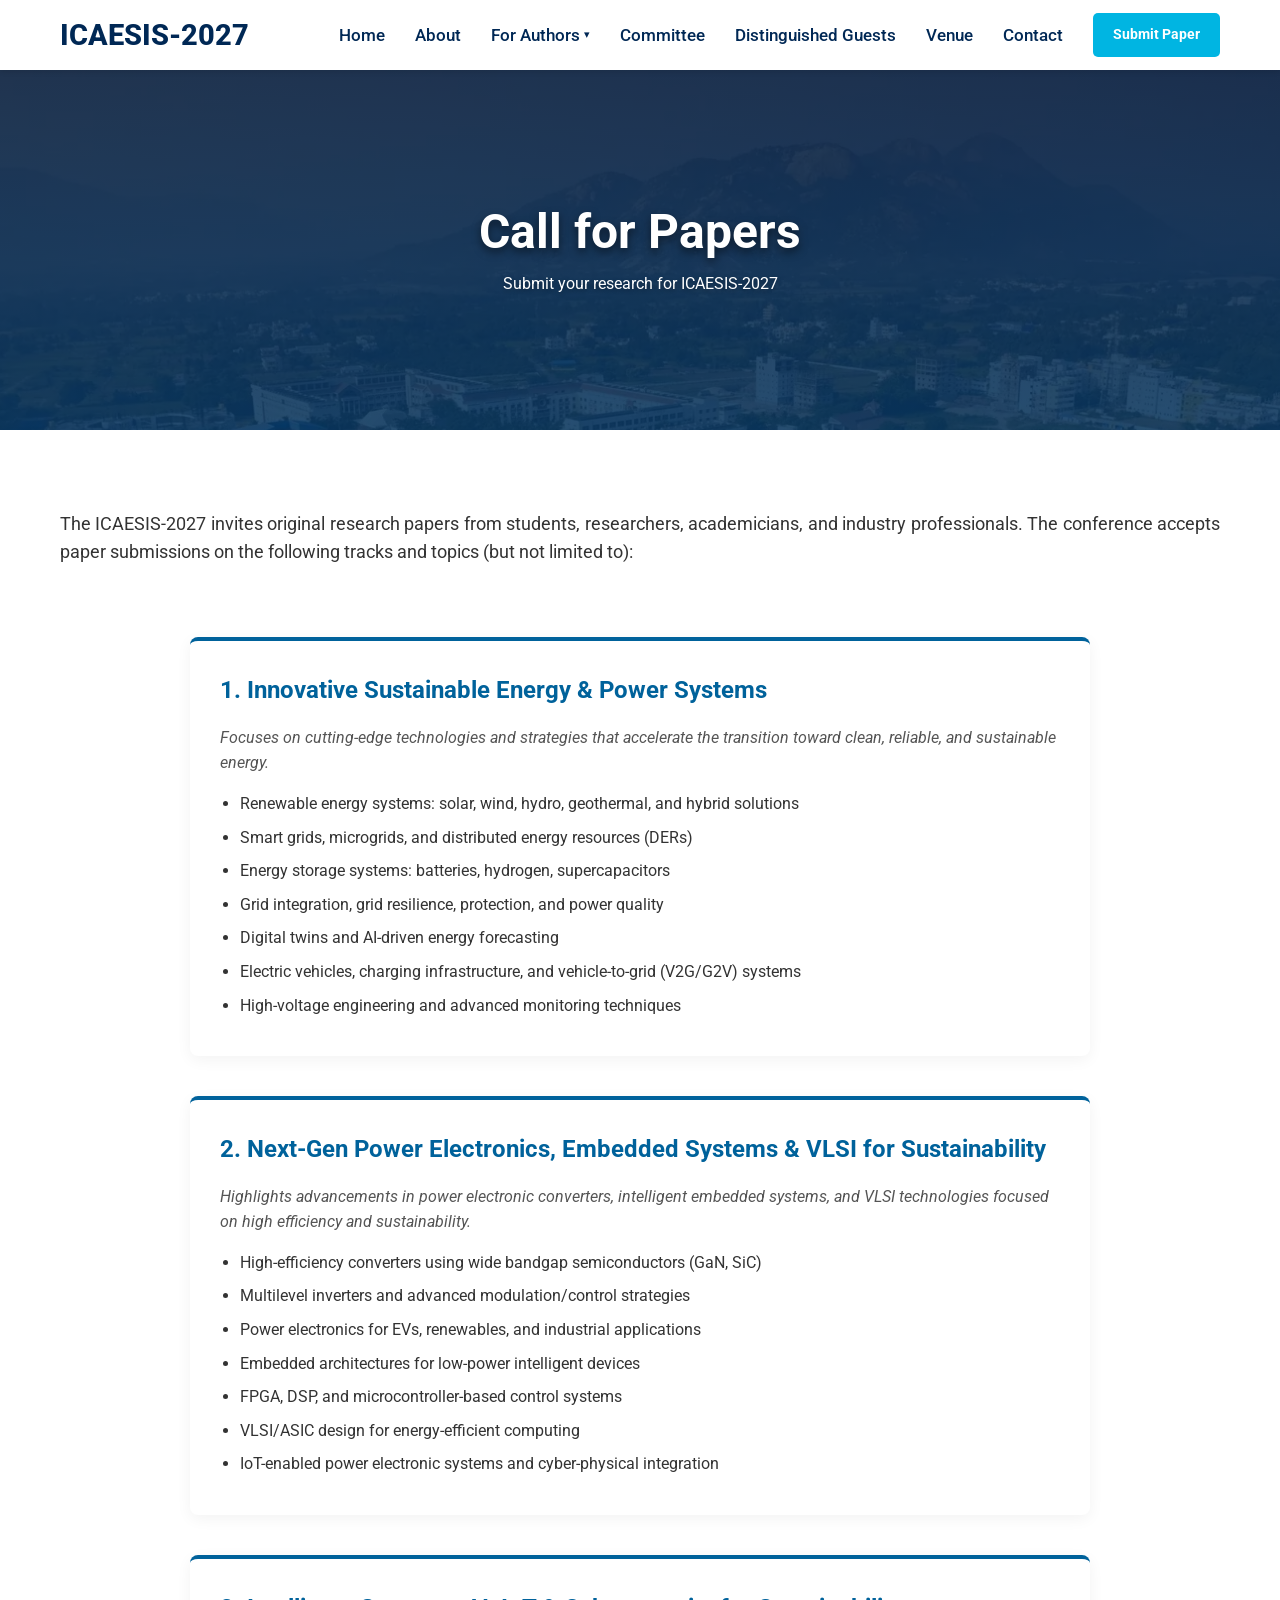
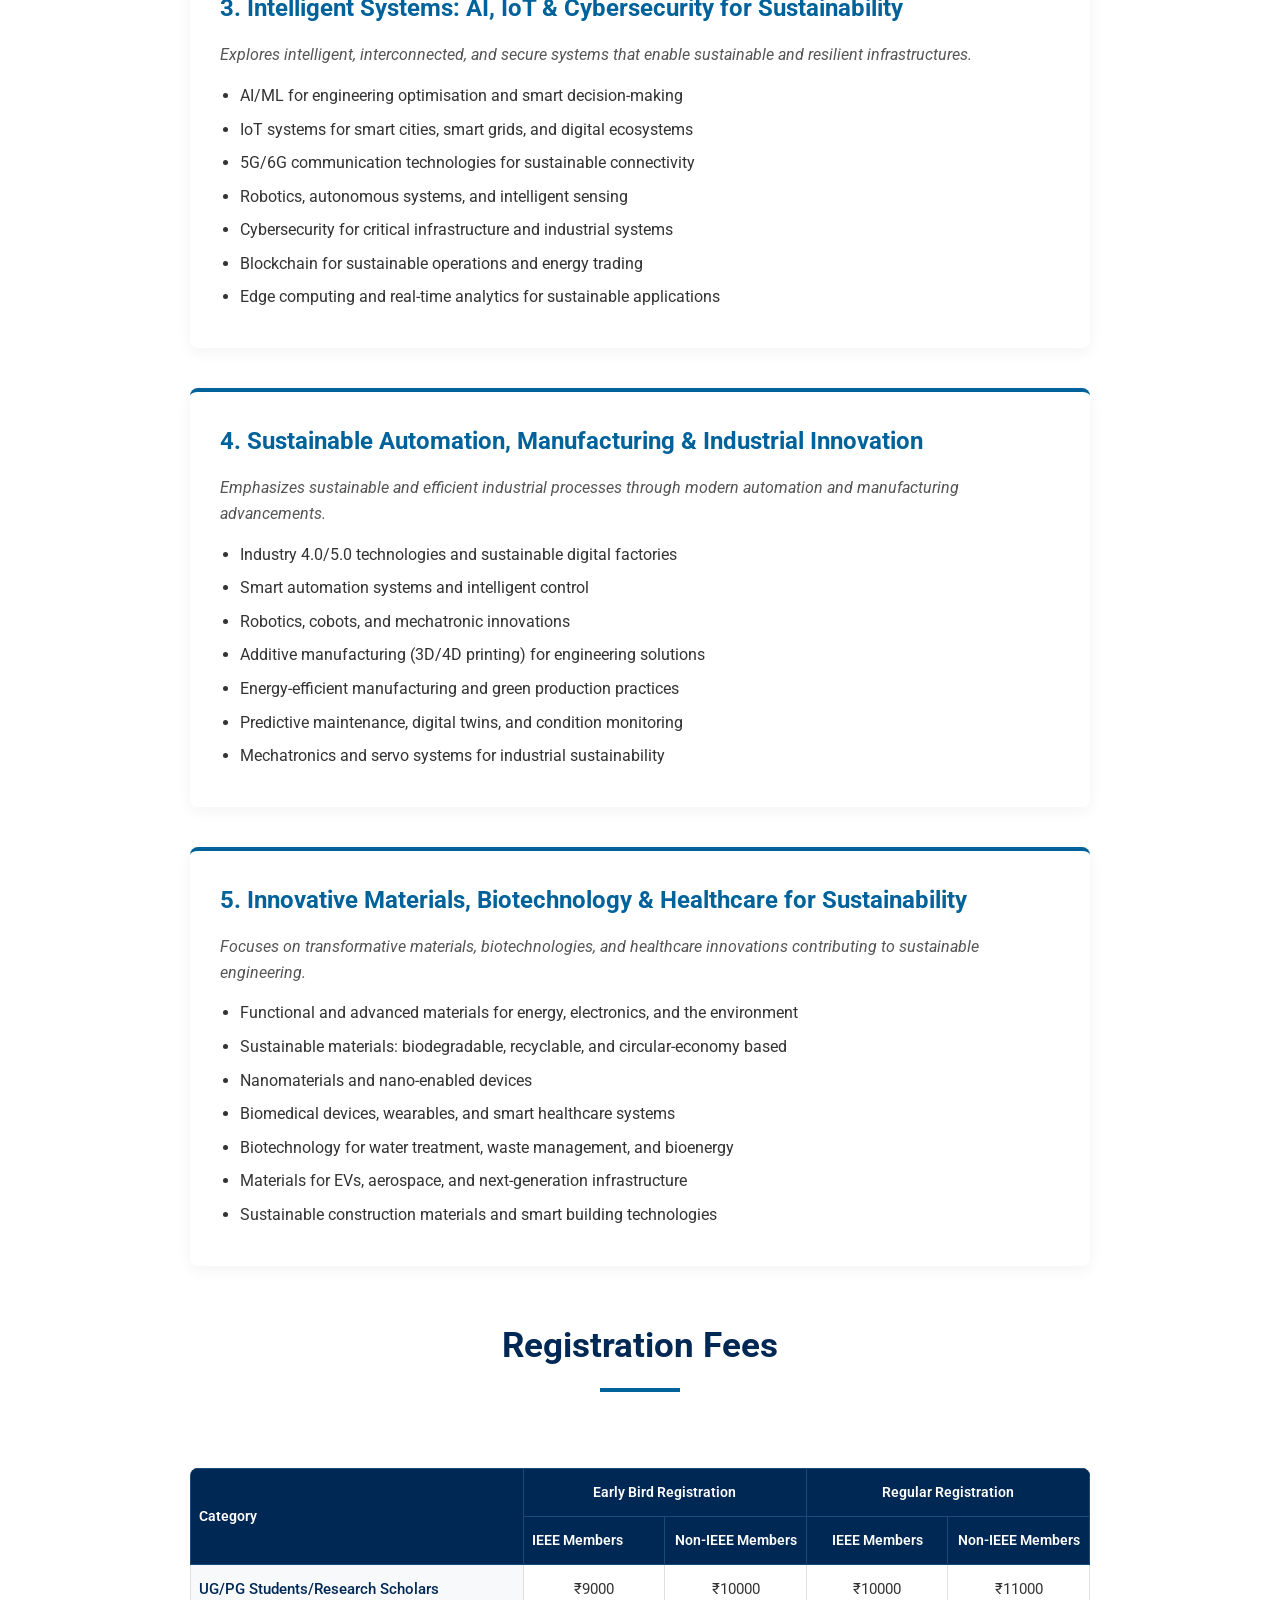
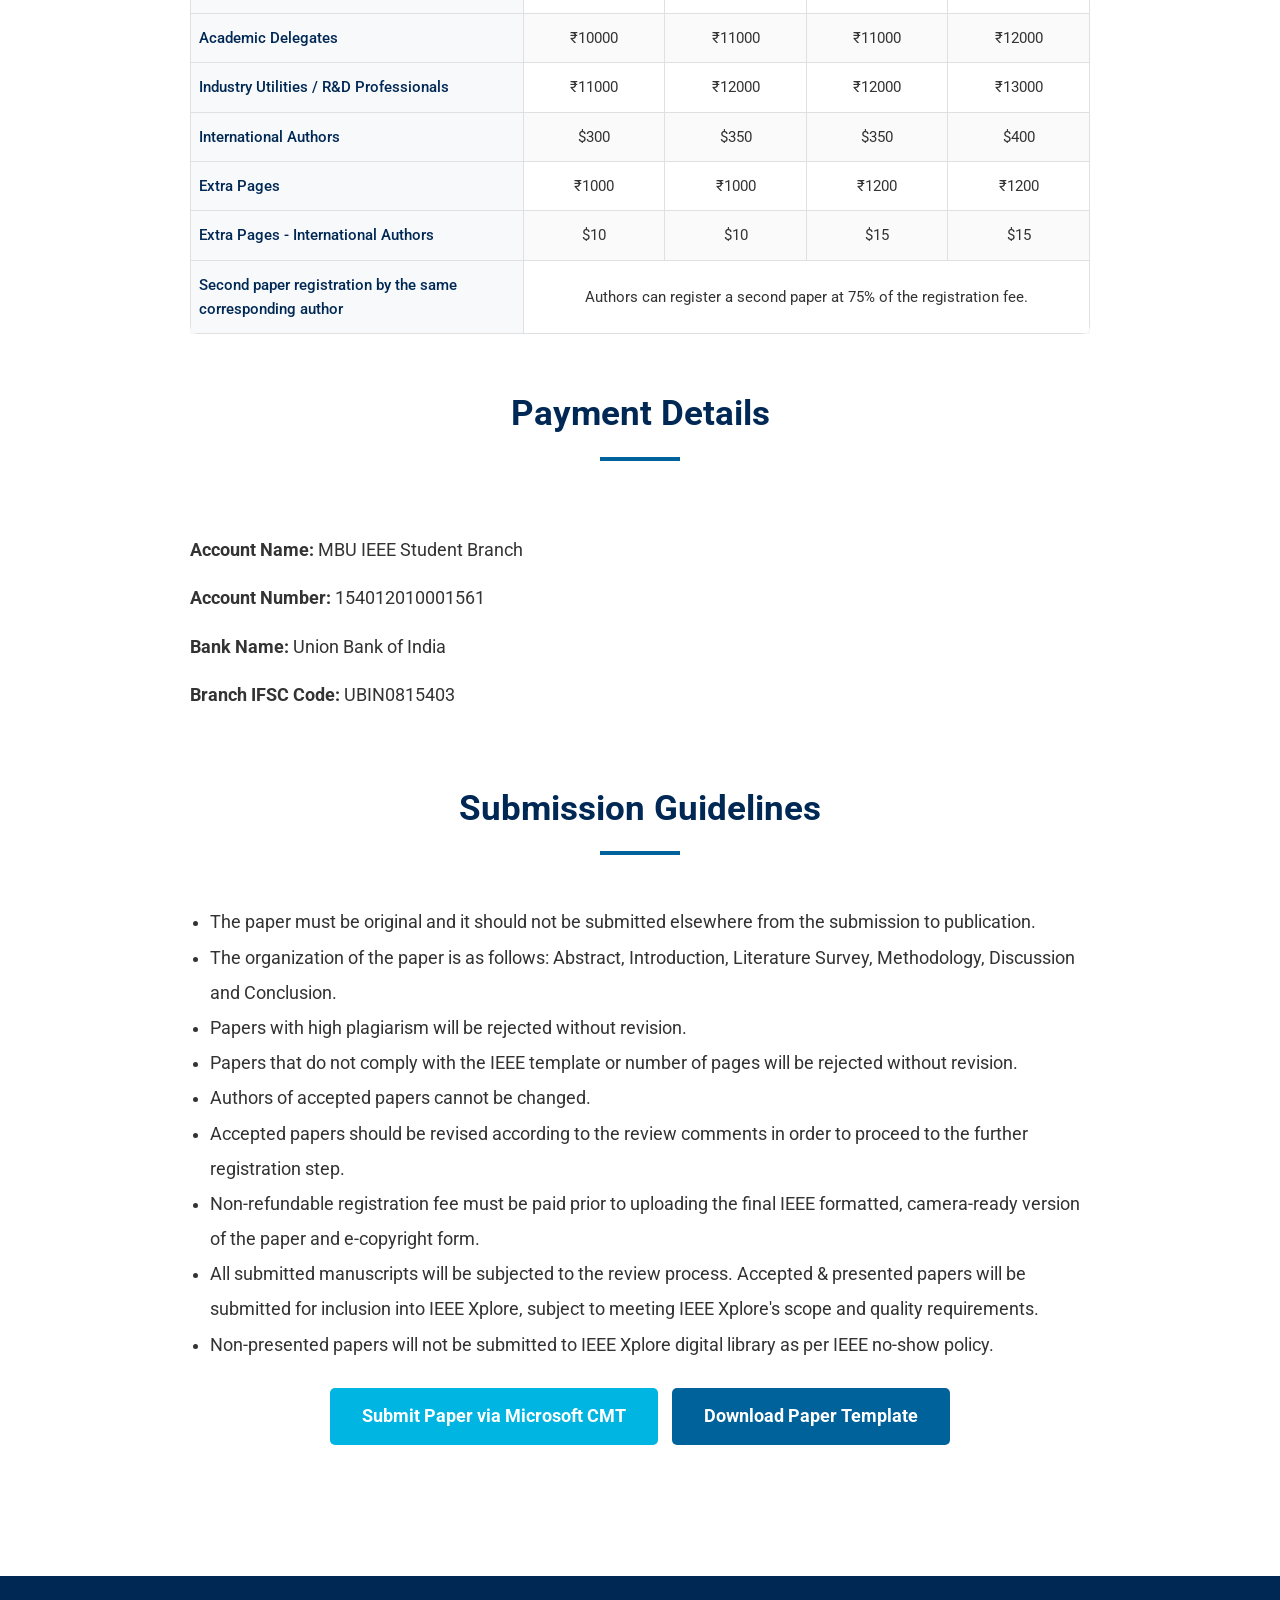
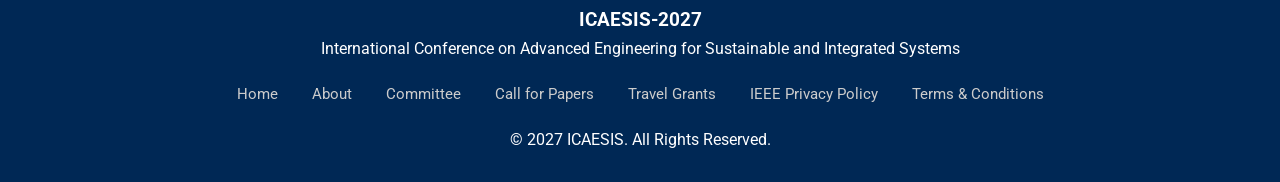
==== call-for-papers.html @ 09b5b449 "ICAESIS 2027 site: new theme, dates, fees; remove popup" ====
<!DOCTYPE html>
<html lang="en">

<head>
    <meta charset="UTF-8">
    <meta name="viewport" content="width=device-width, initial-scale=1.0">
    <title>Call for Papers - ICAESIS-2027</title>
    <!-- Google Fonts -->
    <link rel="preconnect" href="https://fonts.googleapis.com">
    <link rel="preconnect" href="https://fonts.gstatic.com" crossorigin>
    <link
        href="https://fonts.googleapis.com/css2?family=Open+Sans:ital,wght@0,300..800;1,300..800&family=Roboto:wght@300;400;500;700&display=swap"
        rel="stylesheet">
    <!-- Custom CSS -->
    <link rel="stylesheet" href="css/style.css">
    <link rel="icon" type="image/png" href="logos/ieee-hyd.png">
</head>

<body>

    <!-- Header -->
    <header>
        <div class="container navbar">
            <div class="logo-container">
                <a href="index.html" class="nav-brand">
                    ICAESIS-2027
                </a>
            </div>

            <ul class="nav-links">
                <li><a href="index.html">Home</a></li>
                <li><a href="index.html#about">About</a></li>
                <li class="nav-dropdown"><a href="call-for-papers.html">For Authors</a>
                    <ul class="dropdown-menu">
                        <li><a href="call-for-papers.html">Call for Papers</a></li>
                        <li><a href="index.html#dates">Important Dates</a></li>
                        <li><a href="call-for-papers.html#registration-fee">Registration Fee</a></li>
                        <li><a href="call-for-papers.html#submission-guidelines">Submission Guidelines</a></li>
                        <li><a href="templates.html">Templates</a></li>
                    </ul>
                </li>
                <li><a href="committee.html">Committee</a></li>
                <li><a href="speakers.html">Distinguished Guests</a></li>
                <li><a href="venue.html">Venue</a></li>
                <li><a href="contact.html">Contact</a></li>
                <li class="mobile-nav-btn"><a href="https://cmt3.research.microsoft.com/ICAESIS2027/Submission/Index" class="btn">Submit Paper</a></li>
            </ul>

            <div class="nav-actions">
                <a href="https://cmt3.research.microsoft.com/ICAESIS2027/Submission/Index" class="btn" style="padding: 10px 20px; font-size: 0.9rem;">Submit Paper</a>
            </div>

            <div class="hamburger">
                <span class="bar"></span>
                <span class="bar"></span>
                <span class="bar"></span>
            </div>
        </div>
    </header>

    <!-- Page Title -->
    <section class="hero" style="min-height: 40vh; height: 40vh;">
        <div class="hero-content">
            <h1>Call for Papers</h1>
            <p>Submit your research for ICAESIS-2027</p>
        </div>
    </section>

    <!-- Content -->
    <section class="section-padding">
        <div class="container">

            <div class="about-text">
                <p>The ICAESIS-2027 invites original research papers from students, researchers, academicians, and
                    industry professionals. The conference accepts paper submissions on the following tracks and topics
                    (but not limited to):</p>
            </div>
            <br><br>

            <div class="track-list">
                <!-- Track 1 -->
                <div class="track-item">
                    <h3>1. Innovative Sustainable Energy & Power Systems</h3>
                    <p>Focuses on cutting-edge technologies and strategies that accelerate the transition toward clean,
                        reliable, and sustainable energy.</p>
                    <ul>
                        <li>Renewable energy systems: solar, wind, hydro, geothermal, and hybrid solutions</li>
                        <li>Smart grids, microgrids, and distributed energy resources (DERs)</li>
                        <li>Energy storage systems: batteries, hydrogen, supercapacitors</li>
                        <li>Grid integration, grid resilience, protection, and power quality</li>
                        <li>Digital twins and AI-driven energy forecasting</li>
                        <li>Electric vehicles, charging infrastructure, and vehicle-to-grid (V2G/G2V) systems</li>
                        <li>High-voltage engineering and advanced monitoring techniques</li>
                    </ul>
                </div>

                <!-- Track 2 -->
                <div class="track-item">
                    <h3>2. Next-Gen Power Electronics, Embedded Systems & VLSI for Sustainability</h3>
                    <p>Highlights advancements in power electronic converters, intelligent embedded systems, and VLSI
                        technologies focused on high efficiency and sustainability.</p>
                    <ul>
                        <li>High-efficiency converters using wide bandgap semiconductors (GaN, SiC)</li>
                        <li>Multilevel inverters and advanced modulation/control strategies</li>
                        <li>Power electronics for EVs, renewables, and industrial applications</li>
                        <li>Embedded architectures for low-power intelligent devices</li>
                        <li>FPGA, DSP, and microcontroller-based control systems</li>
                        <li>VLSI/ASIC design for energy-efficient computing</li>
                        <li>IoT-enabled power electronic systems and cyber-physical integration</li>
                    </ul>
                </div>

                <!-- Track 3 -->
                <div class="track-item">
                    <h3>3. Intelligent Systems: AI, IoT & Cybersecurity for Sustainability</h3>
                    <p>Explores intelligent, interconnected, and secure systems that enable sustainable and resilient
                        infrastructures.</p>
                    <ul>
                        <li>AI/ML for engineering optimisation and smart decision-making</li>
                        <li>IoT systems for smart cities, smart grids, and digital ecosystems</li>
                        <li>5G/6G communication technologies for sustainable connectivity</li>
                        <li>Robotics, autonomous systems, and intelligent sensing</li>
                        <li>Cybersecurity for critical infrastructure and industrial systems</li>
                        <li>Blockchain for sustainable operations and energy trading</li>
                        <li>Edge computing and real-time analytics for sustainable applications</li>
                    </ul>
                </div>

                <!-- Track 4 -->
                <div class="track-item">
                    <h3>4. Sustainable Automation, Manufacturing & Industrial Innovation</h3>
                    <p>Emphasizes sustainable and efficient industrial processes through modern automation and
                        manufacturing advancements.</p>
                    <ul>
                        <li>Industry 4.0/5.0 technologies and sustainable digital factories</li>
                        <li>Smart automation systems and intelligent control</li>
                        <li>Robotics, cobots, and mechatronic innovations</li>
                        <li>Additive manufacturing (3D/4D printing) for engineering solutions</li>
                        <li>Energy-efficient manufacturing and green production practices</li>
                        <li>Predictive maintenance, digital twins, and condition monitoring</li>
                        <li>Mechatronics and servo systems for industrial sustainability</li>
                    </ul>
                </div>

                <!-- Track 5 -->
                <div class="track-item">
                    <h3>5. Innovative Materials, Biotechnology & Healthcare for Sustainability</h3>
                    <p>Focuses on transformative materials, biotechnologies, and healthcare innovations contributing to
                        sustainable engineering.</p>
                    <ul>
                        <li>Functional and advanced materials for energy, electronics, and the environment</li>
                        <li>Sustainable materials: biodegradable, recyclable, and circular-economy based</li>
                        <li>Nanomaterials and nano-enabled devices</li>
                        <li>Biomedical devices, wearables, and smart healthcare systems</li>
                        <li>Biotechnology for water treatment, waste management, and bioenergy</li>
                        <li>Materials for EVs, aerospace, and next-generation infrastructure</li>
                        <li>Sustainable construction materials and smart building technologies</li>
                    </ul>
                </div>

            </div>

            <br><br>

            <!-- Registration Fees Section -->
            <div class="registration-fees" id="registration-fee">
                <h2 class="section-title">Registration Fees</h2>
                <br>
                <div class="table-responsive">
                    <table class="fees-table">
                        <colgroup>
                            <col style="width: 32%;">
                            <col style="width: 17%;">
                            <col style="width: 17%;">
                            <col style="width: 17%;">
                            <col style="width: 17%;">
                        </colgroup>
                        <thead>
                            <tr>
                                <th rowspan="2">Category</th>
                                <th colspan="2">Early Bird Registration</th>
                                <th colspan="2">Regular Registration</th>
                            </tr>
                            <tr>
                                <th>IEEE Members</th>
                                <th>Non-IEEE Members</th>
                                <th>IEEE Members</th>
                                <th>Non-IEEE Members</th>
                            </tr>
                        </thead>
                        <tbody>
                            <tr>
                                <td>UG/PG Students/Research Scholars</td>
                                <td>₹9000</td>
                                <td>₹10000</td>
                                <td>₹10000</td>
                                <td>₹11000</td>
                            </tr>
                            <tr>
                                <td>Academic Delegates</td>
                                <td>₹10000</td>
                                <td>₹11000</td>
                                <td>₹11000</td>
                                <td>₹12000</td>
                            </tr>
                            <tr>
                                <td>Industry Utilities / R&D Professionals</td>
                                <td>₹11000</td>
                                <td>₹12000</td>
                                <td>₹12000</td>
                                <td>₹13000</td>
                            </tr>
                            <tr>
                                <td>International Authors</td>
                                <td>$300</td>
                                <td>$350</td>
                                <td>$350</td>
                                <td>$400</td>
                            </tr>
                            <tr>
                                <td>Extra Pages</td>
                                <td>₹1000</td>
                                <td>₹1000</td>
                                <td>₹1200</td>
                                <td>₹1200</td>
                            </tr>
                            <tr>
                                <td>Extra Pages - International Authors</td>
                                <td>$10</td>
                                <td>$10</td>
                                <td>$15</td>
                                <td>$15</td>
                            </tr>
                            <tr>
                                <td>Second paper registration by the same corresponding author</td>
                                <td colspan="4">Authors can register a second paper at 75% of the registration fee.</td>
                            </tr>
                        </tbody>
                    </table>
                </div>
            </div>

            <br><br>

            <!-- Payment Details Section -->
            <div class="registration-fees">
                <h2 class="section-title">Payment Details</h2>
                <br>
                <div class="about-text" style="text-align: left;">
                    <p><strong>Account Name:</strong> MBU IEEE Student Branch</p>
                    <p><strong>Account Number:</strong> 154012010001561</p>
                    <p><strong>Bank Name:</strong> Union Bank of India</p>
                    <p><strong>Branch IFSC Code:</strong> UBIN0815403</p>
                </div>
            </div>

            <br><br>

            <!-- Submission Guidelines -->
            <div style="text-align: center;" id="submission-guidelines">
                <h2 class="section-title">Submission Guidelines</h2>
                <div class="about-text" style="text-align: left; max-width: 900px; margin: 0 auto;">
                    <ul style="list-style-type: disc; padding-left: 20px; line-height: 2;">
                        <li>The paper must be original and it should not be submitted elsewhere from the submission to publication.</li>
                        <li>The organization of the paper is as follows: Abstract, Introduction, Literature Survey, Methodology, Discussion and Conclusion.</li>
                        <li>Papers with high plagiarism will be rejected without revision.</li>
                        <li>Papers that do not comply with the IEEE template or number of pages will be rejected without revision.</li>
                        <li>Authors of accepted papers cannot be changed.</li>
                        <li>Accepted papers should be revised according to the review comments in order to proceed to the further registration step.</li>
                        <li>Non-refundable registration fee must be paid prior to uploading the final IEEE formatted, camera-ready version of the paper and e-copyright form.</li>
                        <li>All submitted manuscripts will be subjected to the review process. Accepted & presented papers will be submitted for inclusion into IEEE Xplore, subject to meeting IEEE Xplore's scope and quality requirements.</li>
                        <li>Non-presented papers will not be submitted to IEEE Xplore digital library as per IEEE no-show policy.</li>
                    </ul>
                </div>
                <br>
                <div class="submission-buttons">
                    <a href="https://cmt3.research.microsoft.com/ICAESIS2027/Submission/Index" class="btn"
                        target="_blank">Submit Paper via Microsoft CMT</a>
                    <a href="IEEE conference_Template.docx"
                        class="btn" style="background-color: var(--ieee-blue); margin-left: 10px;"
                        download>Download Paper Template</a>
                </div>
                <br><br>
            </div>

        </div>
    </section>

    <!-- Footer -->
    <footer id="contact">
        <div class="container">
            <h3>ICAESIS-2027</h3>
            <p>International Conference on Advanced Engineering for Sustainable and Integrated Systems</p>
            <div class="footer-links">
                <a href="index.html">Home</a>
                <a href="index.html#about">About</a>
                <a href="committee.html">Committee</a>
                <a href="call-for-papers.html">Call for Papers</a>
                <a href="travel-grants.html">Travel Grants</a>
                <a href="https://www.ieee.org/security/privacy.html" target="_blank">IEEE Privacy Policy</a>
                <a href="https://www.ieee.org/about/help/site-terms-conditions.html" target="_blank">Terms &
                    Conditions</a>
            </div>
            <p>&copy; 2027 ICAESIS. All Rights Reserved.</p>
        </div>
    </footer>

    <!-- Scripts -->
    <script src="js/script.js"></script>
</body>

</html>
---- css/style.css ----
/* Global Styles */
:root {
  --ieee-blue: #00629B;
  --ieee-dark-blue: #002855;
  --text-color: #333;
  --light-gray: #f4f4f4;
  --white: #ffffff;
  --accent-color: #00b5e2;
  /* A lighter blue for accents */
}

* {
  box-sizing: border-box;
  margin: 0;
  padding: 0;
}

body {
  font-family: 'Roboto', 'Open Sans', sans-serif;
  line-height: 1.6;
  color: var(--text-color);
  background-color: var(--white);
}

a {
  text-decoration: none;
  color: inherit;
}

ul {
  list-style: none;
}

.container {
  max-width: 1200px;
  /* Increased from 1100px for wider layout */
  margin: 0 auto;
  padding: 0 20px;
}

/* Header & Navigation */
header {
  background-color: var(--white);
  box-shadow: 0 2px 5px rgba(0, 0, 0, 0.1);
  position: sticky;
  top: 0;
  z-index: 1000;
}

.navbar {
  display: flex;
  justify-content: space-between;
  align-items: center;
  height: 70px;
  /* Reduced from 90px */
  padding: 0 20px;
  /* Restored horizontal padding */
}

.logo-container {
  display: flex;
  align-items: center;
  gap: 15px;
  flex: 0 0 auto;
  /* Don't take extra space */
  margin-right: auto;
  /* Push content to the right if needed, but flex grow on links handles it */
}

.logo-img {
  height: 60px;
  width: auto;
}

.nav-brand {
  font-size: 1.8rem;
  font-weight: 800;
  color: var(--ieee-dark-blue);
}

.nav-links {
  flex: 1;
  /* Take up remaining space */
  display: flex;
  justify-content: flex-end;
  /* Align links to the right */
  gap: 30px;
  padding-right: 30px;
  /* Space between links and button */
}

.nav-actions {
  flex: 0 0 auto;
  /* Only take necessary space */
  display: flex;
  justify-content: flex-end;
  gap: 10px;
}

.nav-links li a {
  font-weight: 500;
  color: var(--ieee-dark-blue);
  transition: color 0.3s ease;
  font-size: 1.05rem;
}

.nav-links li a:hover {
  color: var(--ieee-blue);
}

.mobile-nav-btn {
  display: none;
  /* Hidden on desktop */
}

.hamburger {
  display: none;
  cursor: pointer;
}

.bar {
  display: block;
  width: 25px;
  height: 3px;
  margin: 5px auto;
  -webkit-transition: all 0.3s ease-in-out;
  transition: all 0.3s ease-in-out;
  background-color: var(--ieee-dark-blue);
}

/* Hero Section */
.hero {
  background: linear-gradient(rgba(0, 20, 50, 0.85), rgba(0, 80, 140, 0.85)), url('../logos/mbu-university.webp');
  background-size: cover;
  background-position: center;
  background-attachment: fixed;
  color: var(--white);
  min-height: calc(100vh - 70px - 100px);
  /* viewport minus header minus logo strip */
  display: flex;
  justify-content: center;
  align-items: center;
  text-align: center;
  padding: 20px 20px;
  position: relative;
}

.hero-content {
  max-width: 960px;
  z-index: 2;
}

.hero-content h1 {
  font-size: 3rem;
  margin-bottom: 10px;
  line-height: 1.2;
  font-weight: 700;
  text-shadow: 0 4px 8px rgba(0, 0, 0, 0.5);
}

.hero-content h2 {
  font-size: 2rem;
  font-weight: 400;
  margin-bottom: 8px;
  color: #e0e0e0;
  text-shadow: 0 2px 4px rgba(0, 0, 0, 0.5);
}

.hero-content h3 {
  font-size: 1.3rem;
  margin-bottom: 20px;
  font-weight: 300;
  font-style: italic;
}

.hero-content p {
  text-shadow: 0 2px 4px rgba(0, 0, 0, 0.3);
}

.hero-content .date-location {
  font-size: 1.4rem;
  margin-bottom: 0;
  font-weight: bold;
  background: rgba(255, 255, 255, 0.1);
  padding: 14px 35px;
  border-radius: 10px;
  display: inline-block;
  backdrop-filter: blur(5px);
  border: 1px solid rgba(255, 255, 255, 0.2);
  text-shadow: 0 2px 4px rgba(0, 0, 0, 0.5);
}

.btn {
  display: inline-block;
  padding: 14px 32px;
  background-color: var(--accent-color);
  color: var(--white);
  border-radius: 5px;
  font-weight: bold;
  transition: background-color 0.3s ease;
  font-size: 1.1rem;
}

.btn:hover {
  background-color: var(--ieee-blue);
}

/* Sections */
.section-padding {
  padding: 80px 0;
}

.bg-light {
  background-color: var(--light-gray);
}

h2.section-title {
  text-align: center;
  font-size: 2.2rem;
  color: var(--ieee-dark-blue);
  margin-bottom: 50px;
  position: relative;
}

h2.section-title::after {
  content: '';
  display: block;
  width: 80px;
  height: 4px;
  background-color: var(--excel-blue);
  /* Typo, meant ieee-blue? */
  background-color: var(--ieee-blue);
  margin: 15px auto 0;
}

/* About */
.about-text {
  max-width: 100%;
  /* Fill the container */
  margin: 0 auto;
  text-align: justify;
  font-size: 1.1rem;
}

.about-text p {
  margin-bottom: 20px;
}

.objectives-list {
  margin-top: 20px;
  padding-left: 20px;
}

.objectives-list li {
  list-style-type: disc;
  margin-bottom: 10px;
}

/* Important Dates */
.dates-grid {
  display: flex;
  flex-wrap: wrap;
  justify-content: center;
  gap: 20px;
  max-width: 100%;
  /* Allow to fill the larger container */
  margin: 0 auto;
}

.date-card {
  background: var(--white);
  padding: 20px;
  border-left: 6px solid var(--ieee-blue);
  box-shadow: 0 4px 15px rgba(0, 0, 0, 0.08);
  transition: transform 0.3s ease;
  width: calc(25% - 20px);
  /* Force 4 columns */
  min-width: 220px;
  /* Integrity check */
  text-align: center;
}

.date-card:hover {
  transform: translateY(-5px);
}

.date-card h3 {
  font-size: 1.1rem;
  color: var(--ieee-dark-blue);
  margin-bottom: 10px;
}

.date-card p {
  font-weight: bold;
  color: var(--text-color);
  font-size: 1.1rem;
}

/* Sponsors */
.sponsors-grid {
  display: flex;
  justify-content: center;
  align-items: center;
  flex-wrap: wrap;
  gap: 60px;
  margin-top: 40px;
}

.sponsor-logo {
  max-height: 100px;
  max-width: 250px;
  object-fit: contain;
  /* filter: grayscale(100%);  Removed generic grayscale, keep logos original */
  transition: transform 0.3s;
}

.sponsor-logo:hover {
  transform: scale(1.05);
}

/* Sponsor Strip */
.logo-strip {
  background-color: var(--white);
  padding: 18px 0;
  border-bottom: 1px solid #eee;
  overflow: hidden;
}

.marquee-content {
  display: flex;
  justify-content: space-around;
  align-items: center;
  gap: 25px;
  flex-wrap: nowrap;
}

.marquee-content img {
  height: 100px;
  width: auto;
  object-fit: contain;
  transition: transform 0.3s;
  flex-shrink: 1;
  min-width: 0;
}

.marquee-content img:hover {
  transform: scale(1.05);
}

/* Organizer & Co-Sponsor Sections (Bottom) */
.organizer-block {
  margin-bottom: 40px;
  text-align: center;
}

.organizer-header {
  background-color: #e0f2f1;
  /* Light teal/cyan similar to screenshot */
  color: #00695c;
  /* Darker teal text */
  padding: 15px;
  border-radius: 50px;
  /* Pill shape */
  font-size: 1.5rem;
  font-weight: bold;
  margin-bottom: 30px;
  box-shadow: 0 2px 5px rgba(0, 0, 0, 0.05);
}

.organizer-logos {
  display: flex;
  justify-content: center;
  align-items: center;
  flex-wrap: wrap;
  gap: 30px;
}

.organizer-logos .sponsor-card {
  background: white;
  padding: 20px;
  border: 1px solid #eee;
  border-radius: 10px;
  box-shadow: 0 2px 8px rgba(0, 0, 0, 0.05);
  display: flex;
  align-items: center;
  justify-content: center;
  min-width: 200px;
}

.organizer-logos img {
  max-height: 80px;
  max-width: 100%;
  object-fit: contain;
}

/* Org Logos in Header */
.header-logos {
  display: flex;
  gap: 20px;
  flex-wrap: wrap;
}

/* Call for Papers Page */
.track-list {
  display: grid;
  grid-template-columns: 1fr;
  gap: 40px;
  max-width: 900px;
  margin: 0 auto;
}

.track-item {
  background: var(--white);
  padding: 30px;
  border-radius: 8px;
  box-shadow: 0 4px 15px rgba(0, 0, 0, 0.05);
  border-top: 4px solid var(--ieee-blue);
}

.track-item h3 {
  color: var(--ieee-blue);
  margin-bottom: 15px;
  font-size: 1.5rem;
}

.track-item p {
  margin-bottom: 15px;
  font-style: italic;
  color: #555;
}

.track-item ul {
  padding-left: 20px;
  list-style-type: disc;
}

.track-item ul li {
  margin-bottom: 8px;
}

/* Committee Page */
.committee-section {
  margin-bottom: 50px;
}

.committee-section h3 {
  color: var(--ieee-dark-blue);
  border-bottom: 2px solid #e0e0e0;
  padding-bottom: 15px;
  margin-bottom: 25px;
  font-size: 1.6rem;
}

.committee-grid {
  display: grid;
  grid-template-columns: repeat(auto-fill, minmax(300px, 1fr));
  gap: 25px;
}

.committee-member {
  background: var(--white);
  padding: 20px;
  border-radius: 8px;
  border: 1px solid #eee;
  box-shadow: 0 2px 8px rgba(0, 0, 0, 0.03);
  transition: box-shadow 0.3s;
}

.committee-member:hover {
  box-shadow: 0 5px 15px rgba(0, 0, 0, 0.1);
}

.committee-member strong {
  display: block;
  font-size: 1.15rem;
  color: var(--ieee-dark-blue);
  margin-bottom: 5px;
}

.committee-member span {
  display: block;
  color: #555;
  font-size: 1rem;
}

/* Footer */
footer {
  background-color: var(--ieee-dark-blue);
  color: var(--white);
  padding: 30px 0;
  text-align: center;
}

.footer-logo {
  margin-top: 10px;
  font-weight: bold;
  font-size: 1.2rem;
}

.footer-links {
  margin: 20px 0;
}

.footer-links a {
  margin: 0 15px;
  font-size: 0.95rem;
  color: #ccc;
  text-decoration: none;
}

.footer-links a:hover {
  color: var(--white);
  text-decoration: underline;
}

/* Registration Fees Table */
.registration-fees {
  max-width: 900px;
  margin: 0 auto;
}

.table-responsive {
  overflow-x: auto;
}

.fees-table {
  width: 100%;
  border-collapse: collapse;
  background: var(--white);
  box-shadow: 0 4px 15px rgba(0, 0, 0, 0.08);
  border-radius: 8px;
  overflow: hidden;
  table-layout: fixed;
}

.fees-table thead {
  background-color: var(--ieee-dark-blue);
  color: var(--white);
}

.fees-table th {
  padding: 12px 8px;
  text-align: center;
  font-weight: 600;
  font-size: 0.9rem;
  border: 1px solid #1a4a7a;
  white-space: nowrap;
}

.fees-table th:first-child {
  text-align: left;
  width: 40%;
}

.fees-table th:not(:first-child) {
  width: 15%;
}

.fees-table td {
  padding: 12px 8px;
  text-align: center;
  border: 1px solid #e0e0e0;
  font-size: 0.95rem;
}

.fees-table td:first-child {
  text-align: left;
  font-weight: 500;
  color: var(--ieee-dark-blue);
  background-color: #f8f9fa;
}

.fees-table tbody tr:hover {
  background-color: #f0f7ff;
}

.fees-table tbody tr:nth-child(even) td:not(:first-child) {
  background-color: #fafafa;
}

.fees-table tbody tr:nth-child(even):hover td {
  background-color: #f0f7ff;
}

/* Mobile Responsive */
@media (max-width: 900px) {
  .header-logos {
    display: none;
  }

  .marquee-content img {
    height: 80px;
  }
}

@media (max-width: 768px) {
  .nav-actions {
    display: none;
  }

  .mobile-nav-btn {
    display: inline-block;
    margin-top: 10px;
  }

  .hamburger {
    display: block;
  }

  .hamburger.active .bar:nth-child(2) {
    opacity: 0;
  }

  .hamburger.active .bar:nth-child(1) {
    transform: translateY(8px) rotate(45deg);
  }

  .hamburger.active .bar:nth-child(3) {
    transform: translateY(-8px) rotate(-45deg);
  }

  .nav-links {
    position: fixed;
    left: -100%;
    top: 90px;
    gap: 0;
    flex-direction: column;
    background-color: var(--white);
    width: 100%;
    text-align: center;
    transition: 0.3s;
    box-shadow: 0 10px 10px rgba(0, 0, 0, 0.1);
    padding: 20px 0;
  }

  .nav-links.active {
    left: 0;
  }

  .nav-links li {
    margin: 20px 0;
  }

  .hero-content h1 {
    font-size: 2.2rem;
  }

  .hero-content h2 {
    font-size: 1.6rem;
  }

  .hero-content .date-location {
    font-size: 1.2rem;
    padding: 12px 25px;
  }

  .hero-content p {
    font-size: 1.1rem !important;
  }

  .marquee-content img {
    height: 68px;
  }

  .marquee-content {
    gap: 15px;
  }

  .date-card {
    width: calc(50% - 20px);
  }
}

@media (max-width: 600px) {
  .hero-content h1 {
    font-size: 1.6rem;
  }

  .hero-content h2 {
    font-size: 1.3rem;
  }

  .hero-content .date-location {
    font-size: 1rem;
    padding: 10px 20px;
  }

  .hero-content p {
    font-size: 0.95rem !important;
  }

  .btn {
    padding: 10px 22px;
    font-size: 0.95rem;
  }

  .marquee-content img {
    height: 52px;
  }

  .marquee-content {
    gap: 10px;
  }

  .logo-strip {
    padding: 12px 0;
  }

  .date-card {
    width: 100%;
  }

  /* Stack hero buttons on narrow screens */
  .hero-content .btn {
    display: block;
    width: 80%;
    margin: 10px auto;
    margin-left: auto !important;
  }

  /* Registration fees table mobile scroll */
  .table-responsive {
    overflow-x: auto;
    -webkit-overflow-scrolling: touch;
    margin: 0 -10px;
    padding: 0 10px;
  }

  .fees-table {
    min-width: 650px;
  }

  .fees-table th,
  .fees-table td {
    padding: 10px 6px;
    font-size: 0.85rem;
  }

  .registration-fees::after {
    content: '← Scroll horizontally →';
    display: block;
    text-align: center;
    font-size: 0.8rem;
    color: #888;
    margin-top: 10px;
  }

  /* Stack submission buttons on mobile */
  .submission-buttons .btn {
    display: block;
    width: 80%;
    margin: 10px auto;
    margin-left: auto !important;
  }
}

/* Smooth scrolling & anchor offset for sticky header */
html {
  scroll-behavior: smooth;
}

#important-dates,
#registration-fee,
#submission-guidelines,
#dates {
  scroll-margin-top: 120px;
}

/* Dropdown Menu */
.nav-dropdown {
  position: relative;
}

.nav-dropdown > a {
  display: flex;
  align-items: center;
  gap: 4px;
}

.nav-dropdown > a::after {
  content: '▾';
  font-size: 0.7rem;
  transition: transform 0.3s ease;
}

.dropdown-menu {
  position: absolute;
  top: 100%;
  left: 0;
  background: var(--white);
  min-width: 200px;
  box-shadow: 0 4px 15px rgba(0, 0, 0, 0.1);
  border-radius: 6px;
  padding: 8px 0;
  opacity: 0;
  visibility: hidden;
  transform: translateY(10px);
  transition: all 0.3s ease;
  z-index: 1001;
  list-style: none;
}

.nav-dropdown:hover .dropdown-menu,
.nav-dropdown.active .dropdown-menu {
  opacity: 1;
  visibility: visible;
  transform: translateY(0);
}

.dropdown-menu li a {
  display: block;
  padding: 10px 20px;
  font-size: 0.95rem;
  color: var(--ieee-dark-blue);
  font-weight: 400;
  transition: background-color 0.2s ease, color 0.2s ease;
}

.dropdown-menu li a:hover {
  background-color: #f0f7ff;
  color: var(--ieee-blue);
}

@media (max-width: 768px) {
  .nav-dropdown > a::after {
    content: '▾';
  }

  .nav-dropdown {
    width: 100%;
    text-align: center;
  }

  .nav-dropdown > a {
    display: inline-flex;
    justify-content: center;
  }

  .dropdown-menu {
    position: static;
    box-shadow: none;
    opacity: 1;
    visibility: visible;
    transform: none;
    background: #f8f9fa;
    border-radius: 0;
    padding: 0;
    max-height: 0;
    overflow: hidden;
    transition: max-height 0.3s ease;
    min-width: unset;
    width: 100%;
  }

  .nav-dropdown.active .dropdown-menu {
    max-height: 400px;
  }

  .dropdown-menu li a {
    padding: 10px 30px;
    font-size: 0.9rem;
    text-align: center;
  }
}

/* Registration Nav Button */
.nav-btn-registration {
  background-color: var(--ieee-blue);
  color: var(--white) !important;
  padding: 10px 20px;
  border-radius: 5px;
  font-weight: bold !important;
  font-size: 0.9rem !important;
  transition: background-color 0.3s ease;
}

.nav-btn-registration:hover {
  background-color: var(--ieee-dark-blue);
  color: var(--white) !important;
}

/* Disabled Nav Link */
.nav-disabled {
  color: #999 !important;
  pointer-events: none;
  cursor: default;
  opacity: 0.6;
}

/* Camera Ready Page */
.cr-banner {
  background: linear-gradient(135deg, #e3f2fd 0%, #f3e5f5 100%);
  border: 2px solid var(--ieee-blue);
  border-radius: 12px;
  padding: 40px;
  text-align: center;
}

.cr-banner h2 {
  color: var(--ieee-dark-blue);
  font-size: 2rem;
  margin-bottom: 15px;
}

.cr-banner p {
  font-size: 1.1rem;
  color: #444;
  max-width: 800px;
  margin: 0 auto 20px;
  line-height: 1.7;
}

.cr-badge {
  display: inline-block;
  background: var(--ieee-blue);
  color: white;
  padding: 10px 25px;
  border-radius: 30px;
  font-weight: bold;
  font-size: 1.05rem;
}

.cr-steps {
  display: flex;
  flex-direction: column;
  gap: 30px;
  max-width: 900px;
  margin: 0 auto;
}

.cr-step-card {
  display: flex;
  gap: 20px;
  background: var(--white);
  padding: 30px;
  border-radius: 10px;
  box-shadow: 0 4px 15px rgba(0, 0, 0, 0.06);
  border-left: 5px solid var(--ieee-blue);
  transition: transform 0.3s ease, box-shadow 0.3s ease;
}

.cr-step-card:hover {
  transform: translateY(-3px);
  box-shadow: 0 8px 25px rgba(0, 0, 0, 0.1);
}

.cr-step-number {
  flex-shrink: 0;
  width: 50px;
  height: 50px;
  background: var(--ieee-blue);
  color: white;
  border-radius: 50%;
  display: flex;
  align-items: center;
  justify-content: center;
  font-size: 1.4rem;
  font-weight: bold;
}

.cr-step-content {
  flex: 1;
}

.cr-step-content h3 {
  color: var(--ieee-dark-blue);
  font-size: 1.3rem;
  margin-bottom: 12px;
}

.cr-step-content p {
  margin-bottom: 10px;
  line-height: 1.7;
  color: #444;
}

.cr-step-content ul,
.cr-step-content ol {
  padding-left: 20px;
  margin-top: 10px;
}

.cr-step-content ul {
  list-style-type: disc;
}

.cr-step-content ol {
  list-style-type: decimal;
}

.cr-step-content li {
  margin-bottom: 10px;
  line-height: 1.6;
  color: #444;
}

.cr-link {
  color: var(--ieee-blue);
  text-decoration: underline;
  word-break: break-all;
}

.cr-link:hover {
  color: var(--ieee-dark-blue);
}

.cr-note {
  background: #fff3e0;
  border-left: 4px solid #ff9800;
  padding: 12px 18px;
  border-radius: 6px;
  margin-top: 15px;
  color: #e65100;
}

.cr-payment-box {
  background: #f8f9fa;
  border: 1px solid #e0e0e0;
  border-radius: 8px;
  padding: 20px;
  margin-top: 15px;
}

.cr-payment-box h4 {
  color: var(--ieee-dark-blue);
  margin-bottom: 12px;
}

.cr-payment-table {
  width: 100%;
  border-collapse: collapse;
}

.cr-payment-table td {
  padding: 8px 12px;
  border-bottom: 1px solid #eee;
}

.cr-payment-table td:first-child {
  font-weight: 600;
  color: var(--ieee-dark-blue);
  width: 40%;
}

@media (max-width: 600px) {
  .cr-step-card {
    flex-direction: column;
    align-items: flex-start;
  }

  .cr-banner {
    padding: 25px 20px;
  }

  .cr-banner h2 {
    font-size: 1.5rem;
  }
}

/* Announcement Modal / Popup */
.modal-overlay {
  position: fixed;
  inset: 0;
  background: rgba(0, 20, 50, 0.65);
  backdrop-filter: blur(3px);
  display: flex;
  align-items: center;
  justify-content: center;
  z-index: 2000;
  padding: 20px;
  opacity: 0;
  visibility: hidden;
  transition: opacity 0.3s ease, visibility 0.3s ease;
}

.modal-overlay.active {
  opacity: 1;
  visibility: visible;
}

.modal-box {
  background: var(--white);
  border-radius: 14px;
  max-width: 460px;
  width: 100%;
  padding: 40px 35px 35px;
  text-align: center;
  box-shadow: 0 20px 50px rgba(0, 0, 0, 0.3);
  position: relative;
  transform: translateY(20px) scale(0.97);
  transition: transform 0.3s ease;
  border-top: 6px solid var(--ieee-blue);
}

.modal-overlay.active .modal-box {
  transform: translateY(0) scale(1);
}

.modal-close {
  position: absolute;
  top: 14px;
  right: 18px;
  background: none;
  border: none;
  font-size: 1.8rem;
  line-height: 1;
  color: #999;
  cursor: pointer;
  transition: color 0.2s ease;
}

.modal-close:hover {
  color: var(--ieee-dark-blue);
}

.modal-badge {
  display: inline-block;
  background: #e1f5fe;
  color: #0277bd;
  font-weight: 700;
  font-size: 0.8rem;
  letter-spacing: 1px;
  text-transform: uppercase;
  padding: 6px 16px;
  border-radius: 20px;
  margin-bottom: 18px;
}

.modal-box h2 {
  color: var(--ieee-dark-blue);
  font-size: 1.6rem;
  margin-bottom: 12px;
}

.modal-box p {
  color: #555;
  font-size: 1.02rem;
  line-height: 1.6;
  margin-bottom: 25px;
}

.modal-actions {
  display: flex;
  gap: 12px;
  justify-content: center;
  flex-wrap: wrap;
}

.modal-actions .btn {
  padding: 12px 26px;
  font-size: 0.98rem;
}

@media (max-width: 480px) {
  .modal-box {
    padding: 35px 22px 28px;
  }

  .modal-box h2 {
    font-size: 1.35rem;
  }

  .modal-actions .btn {
    width: 100%;
  }
}
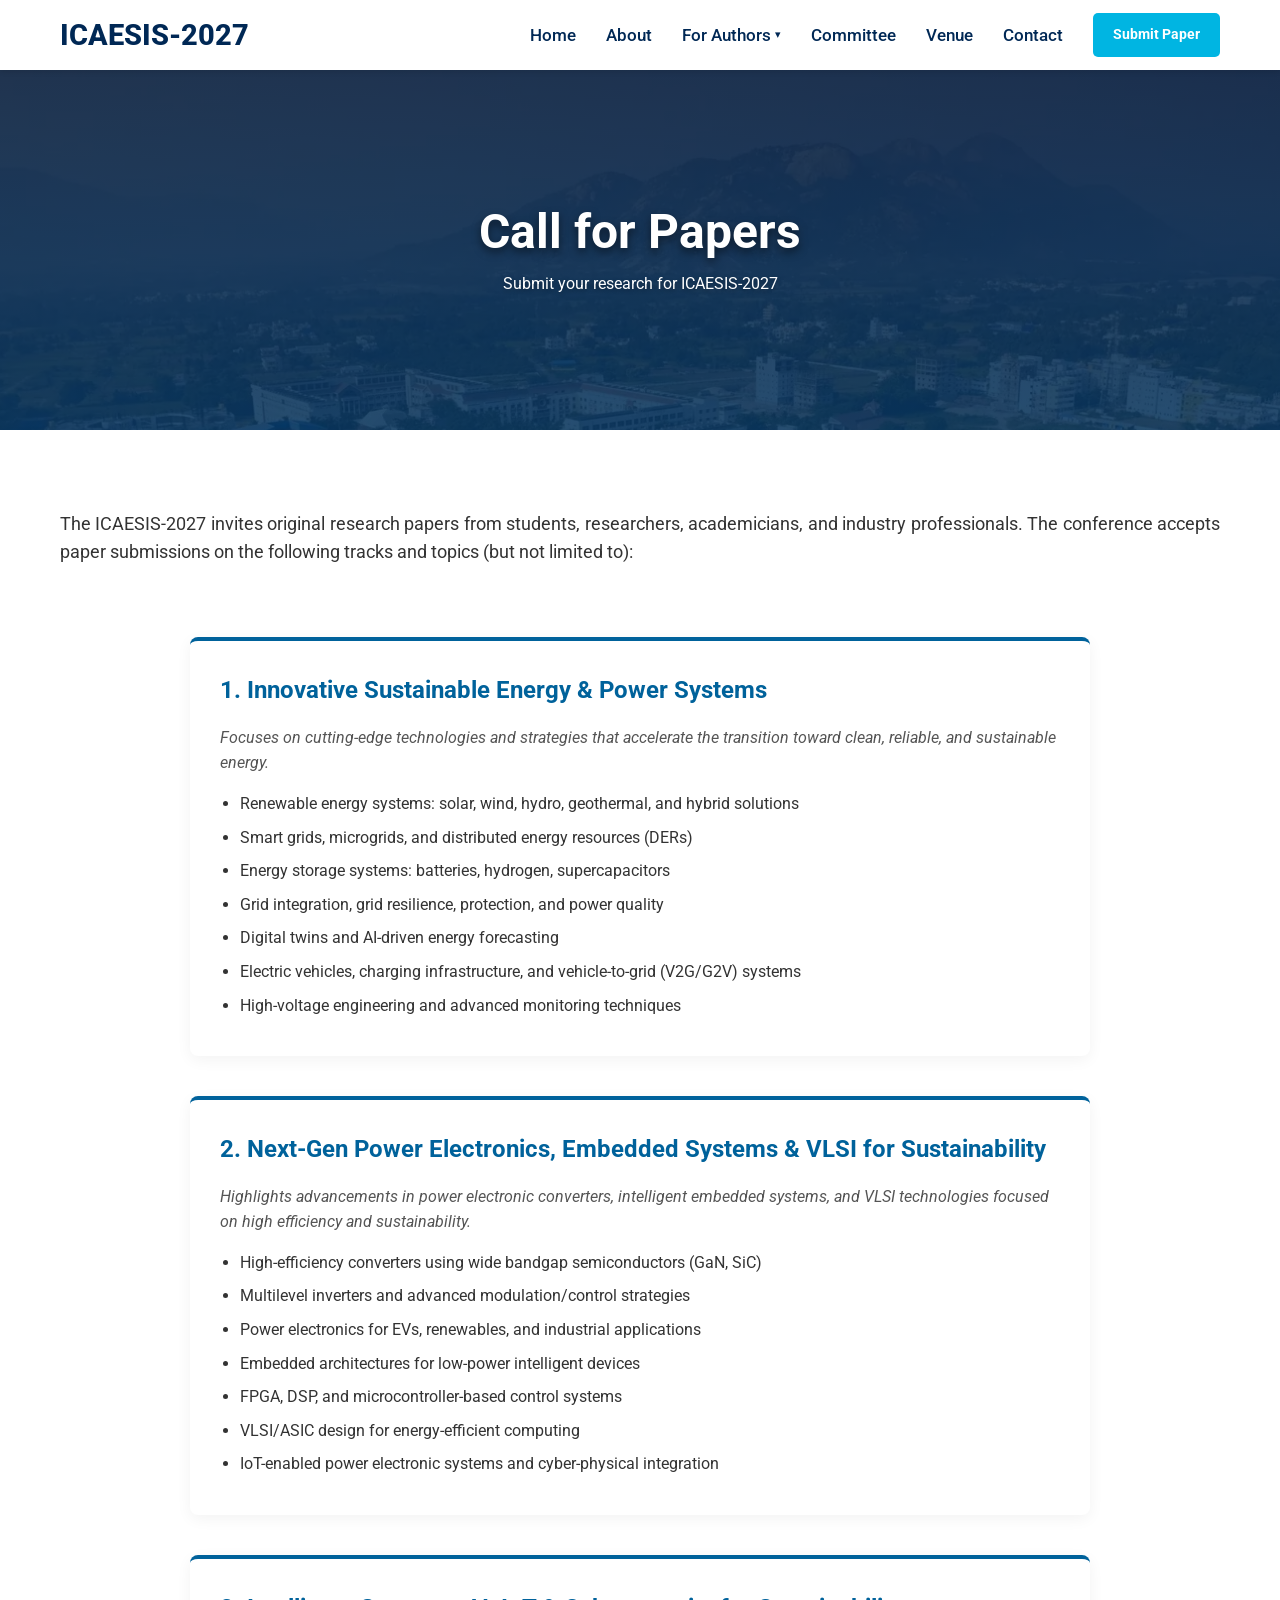
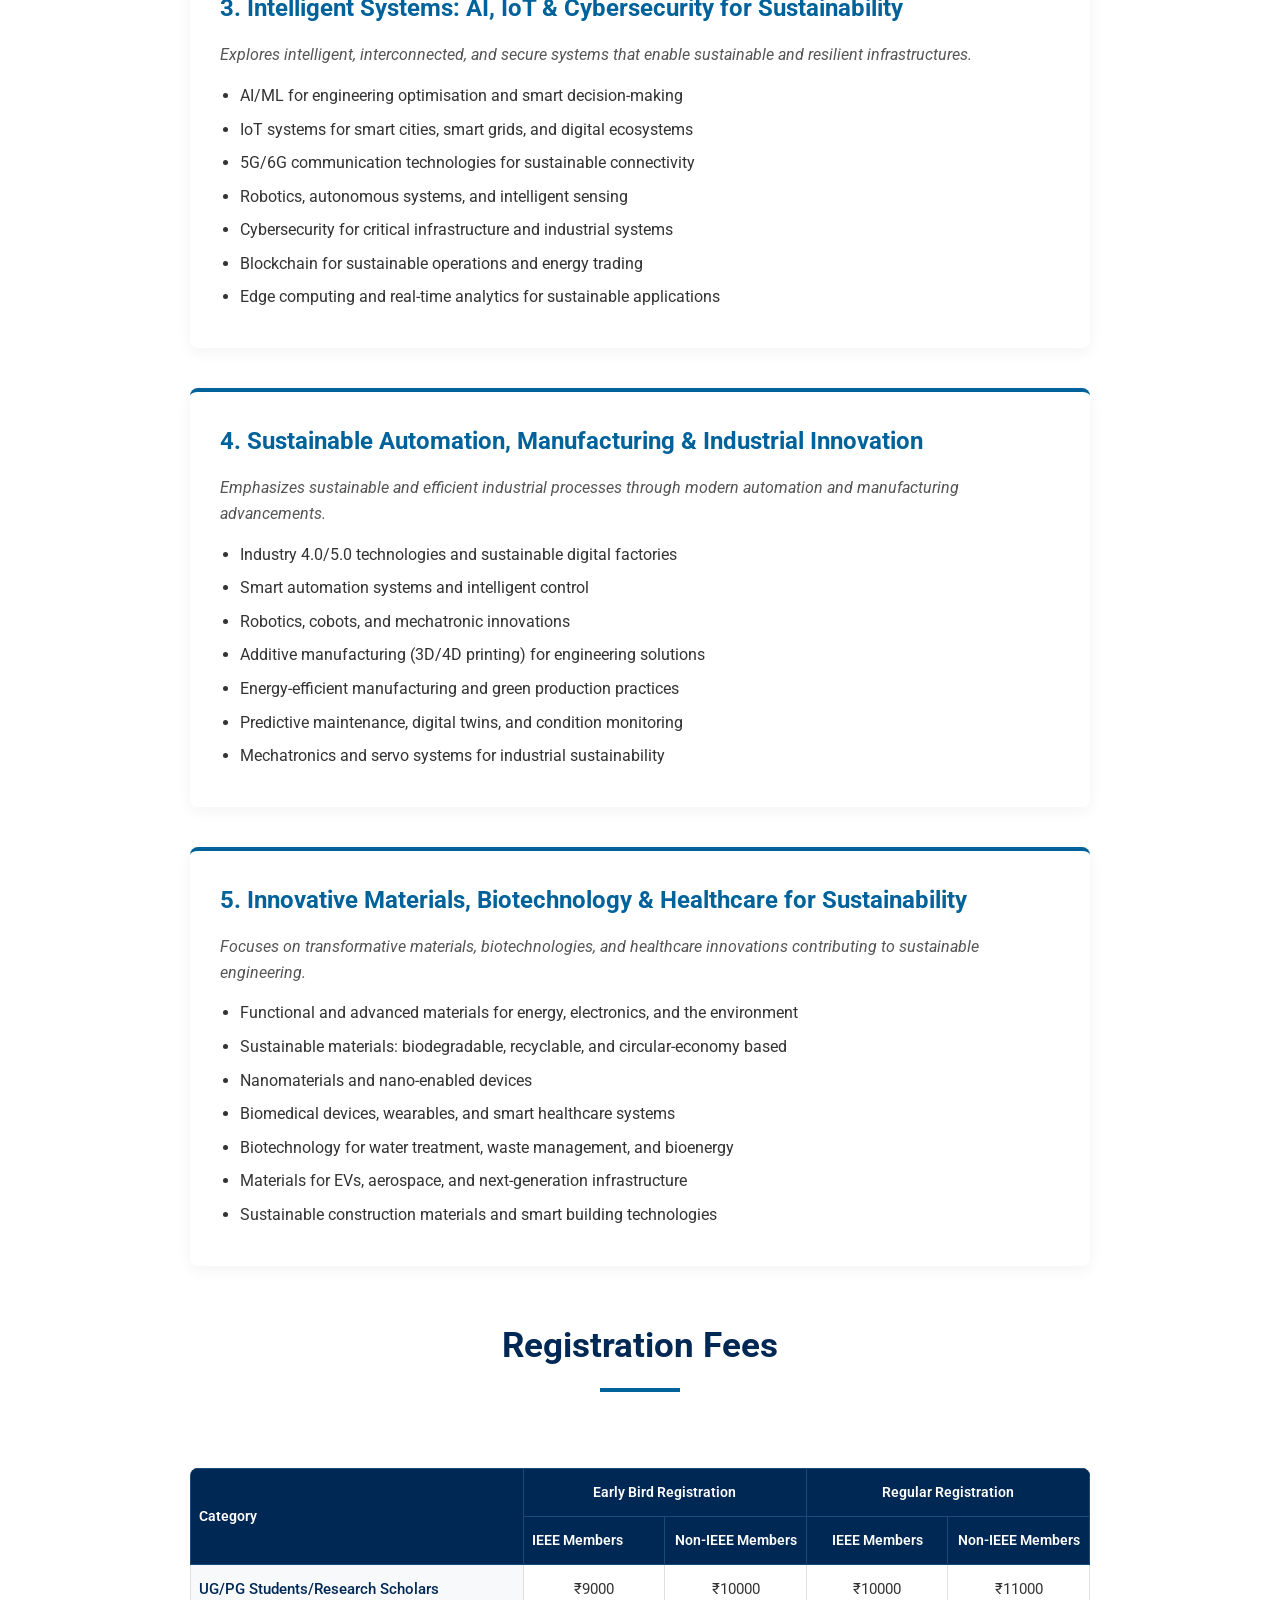
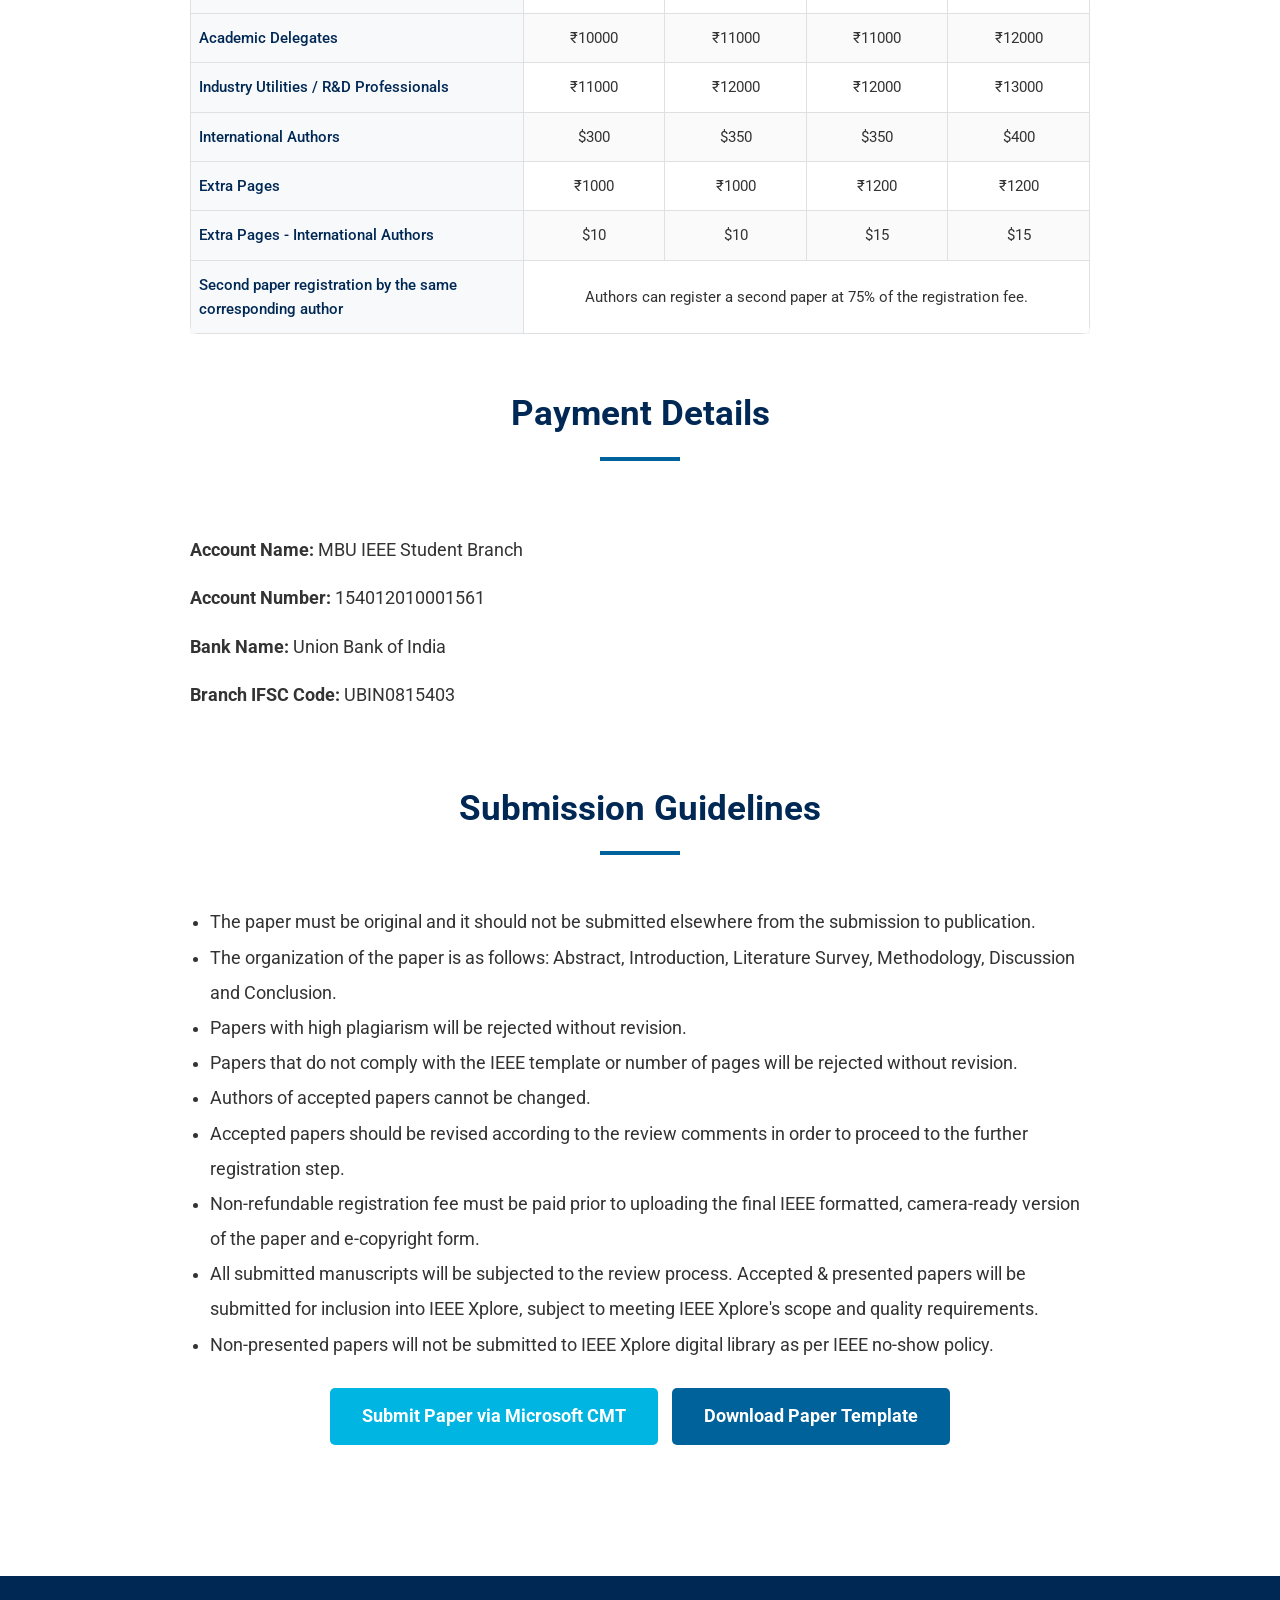
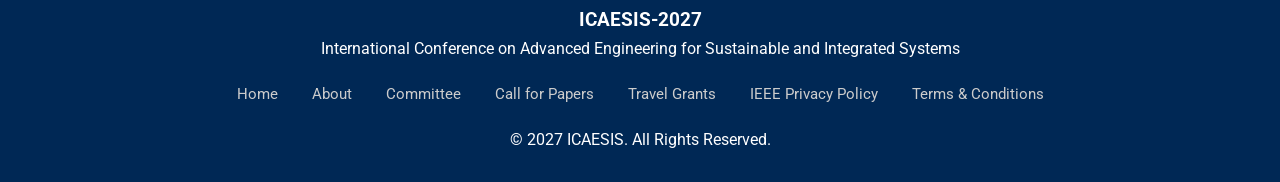
==== commit bd3fe7da: "Remove 2026 speakers, schedule, templates and IEEE record details" ====
--- a/call-for-papers.html
+++ b/call-for-papers.html
@@ -36,11 +36,9 @@
                         <li><a href="index.html#dates">Important Dates</a></li>
                         <li><a href="call-for-papers.html#registration-fee">Registration Fee</a></li>
                         <li><a href="call-for-papers.html#submission-guidelines">Submission Guidelines</a></li>
-                        <li><a href="templates.html">Templates</a></li>
                     </ul>
                 </li>
                 <li><a href="committee.html">Committee</a></li>
-                <li><a href="speakers.html">Distinguished Guests</a></li>
                 <li><a href="venue.html">Venue</a></li>
                 <li><a href="contact.html">Contact</a></li>
                 <li class="mobile-nav-btn"><a href="https://cmt3.research.microsoft.com/ICAESIS2027/Submission/Index" class="btn">Submit Paper</a></li>
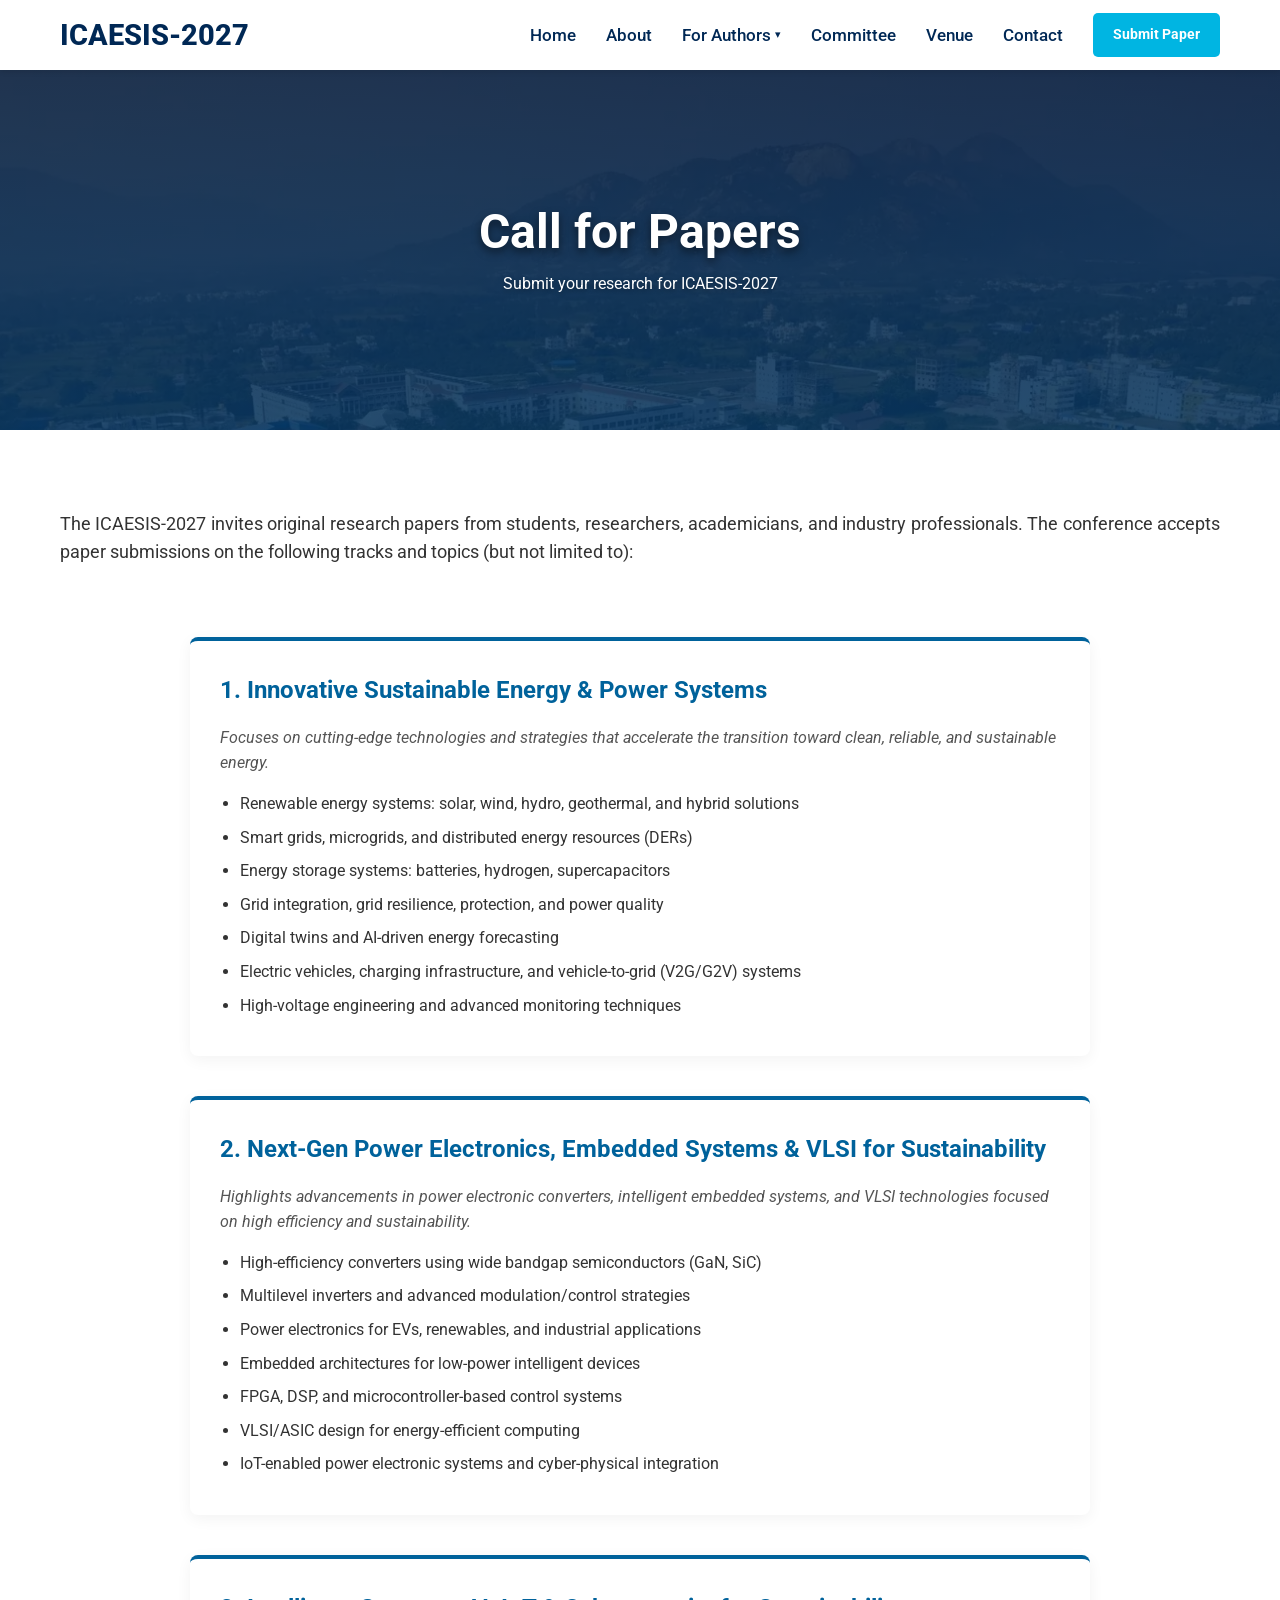
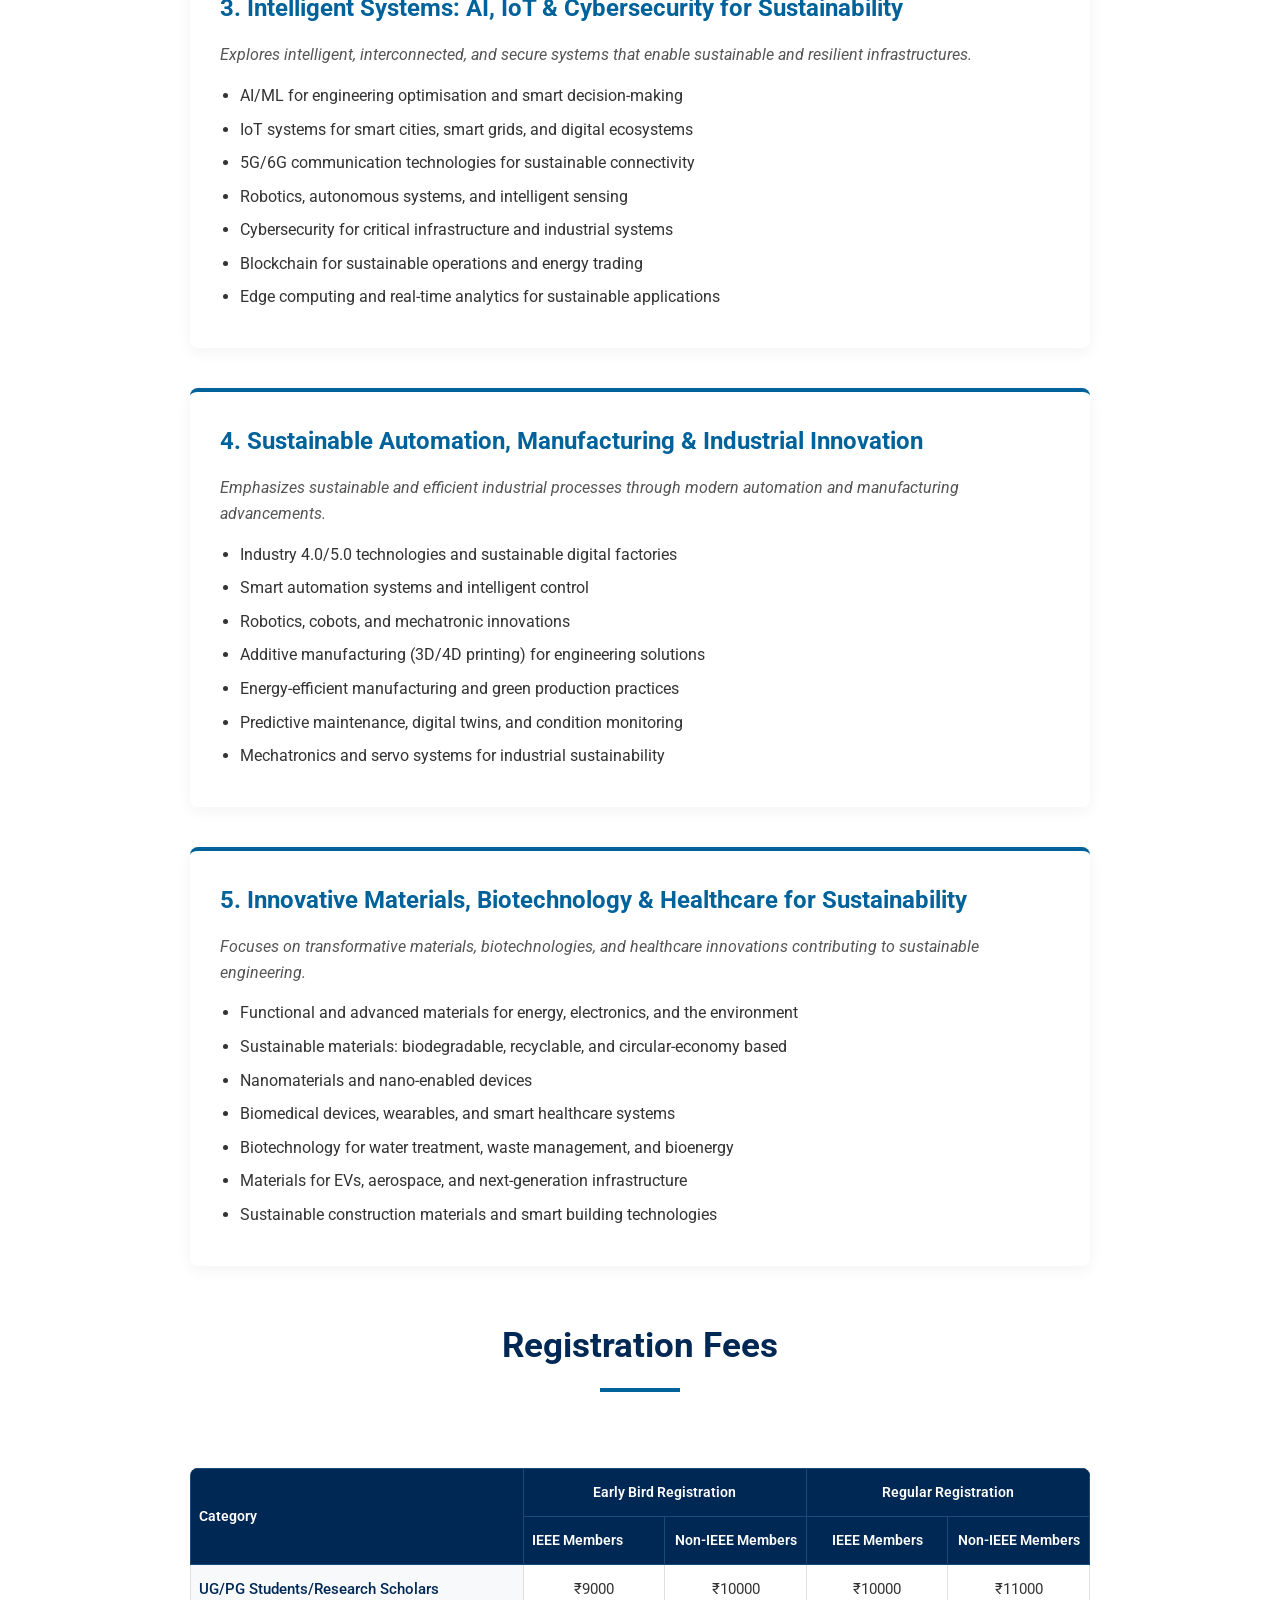
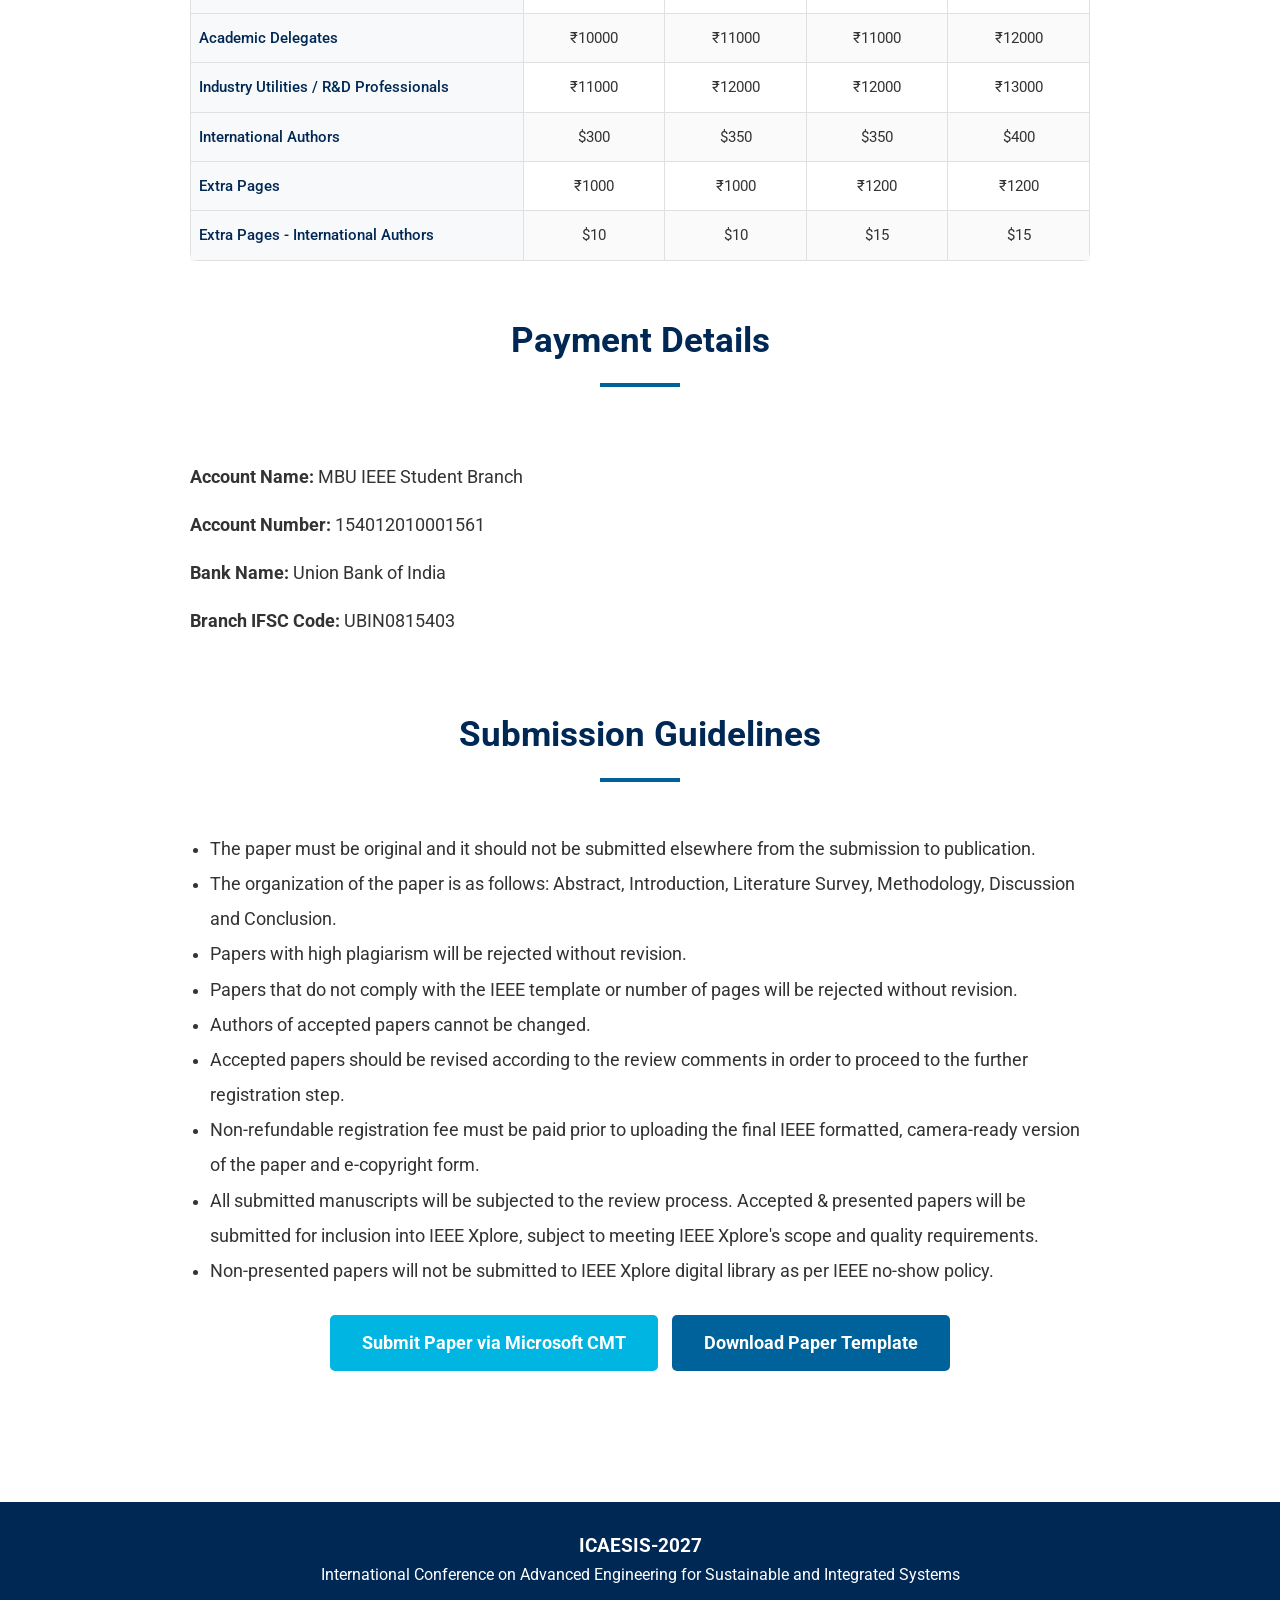
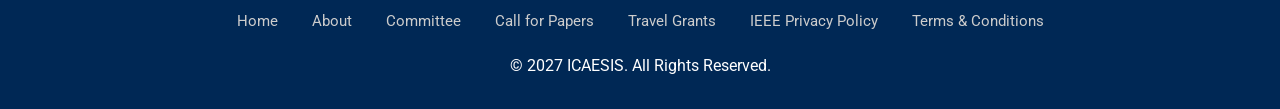
==== commit b887a422: "updates" ====
--- a/call-for-papers.html
+++ b/call-for-papers.html
@@ -229,10 +229,6 @@
                                 <td>$15</td>
                                 <td>$15</td>
                             </tr>
-                            <tr>
-                                <td>Second paper registration by the same corresponding author</td>
-                                <td colspan="4">Authors can register a second paper at 75% of the registration fee.</td>
-                            </tr>
                         </tbody>
                     </table>
                 </div>
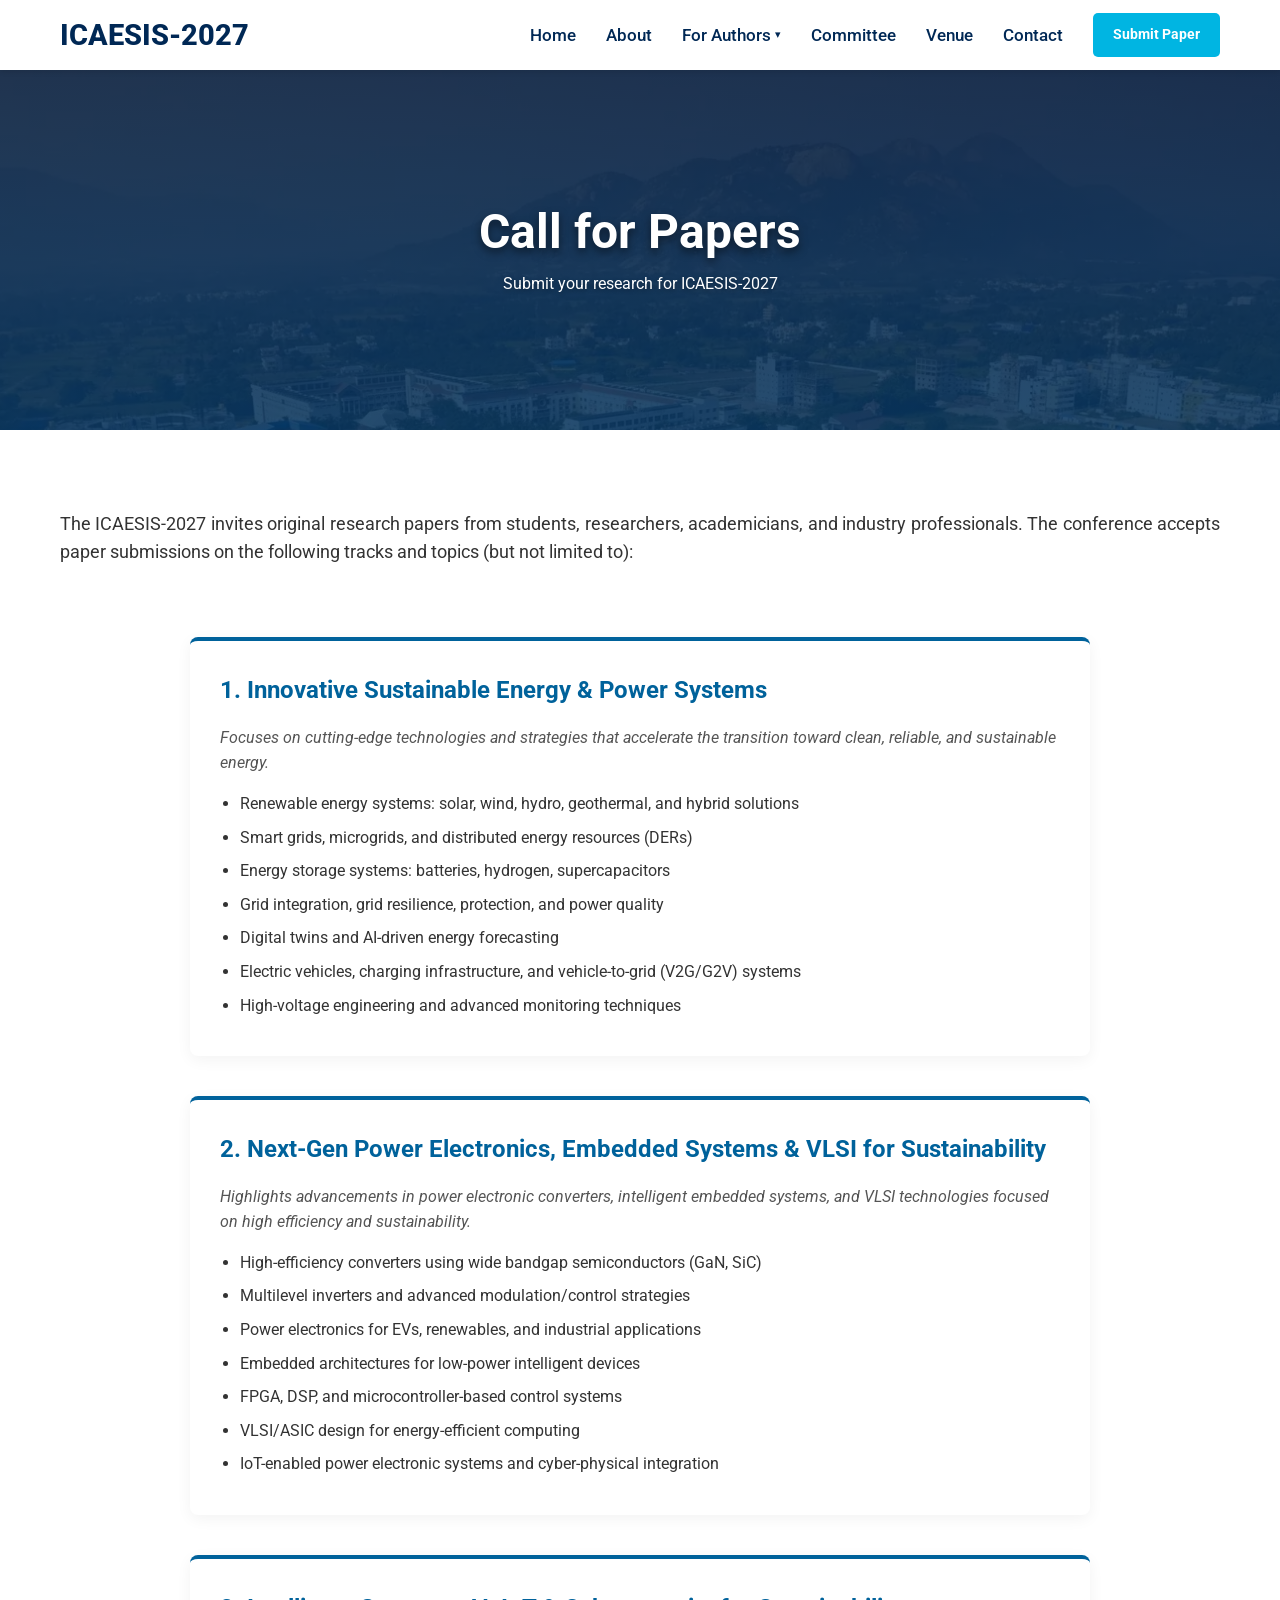
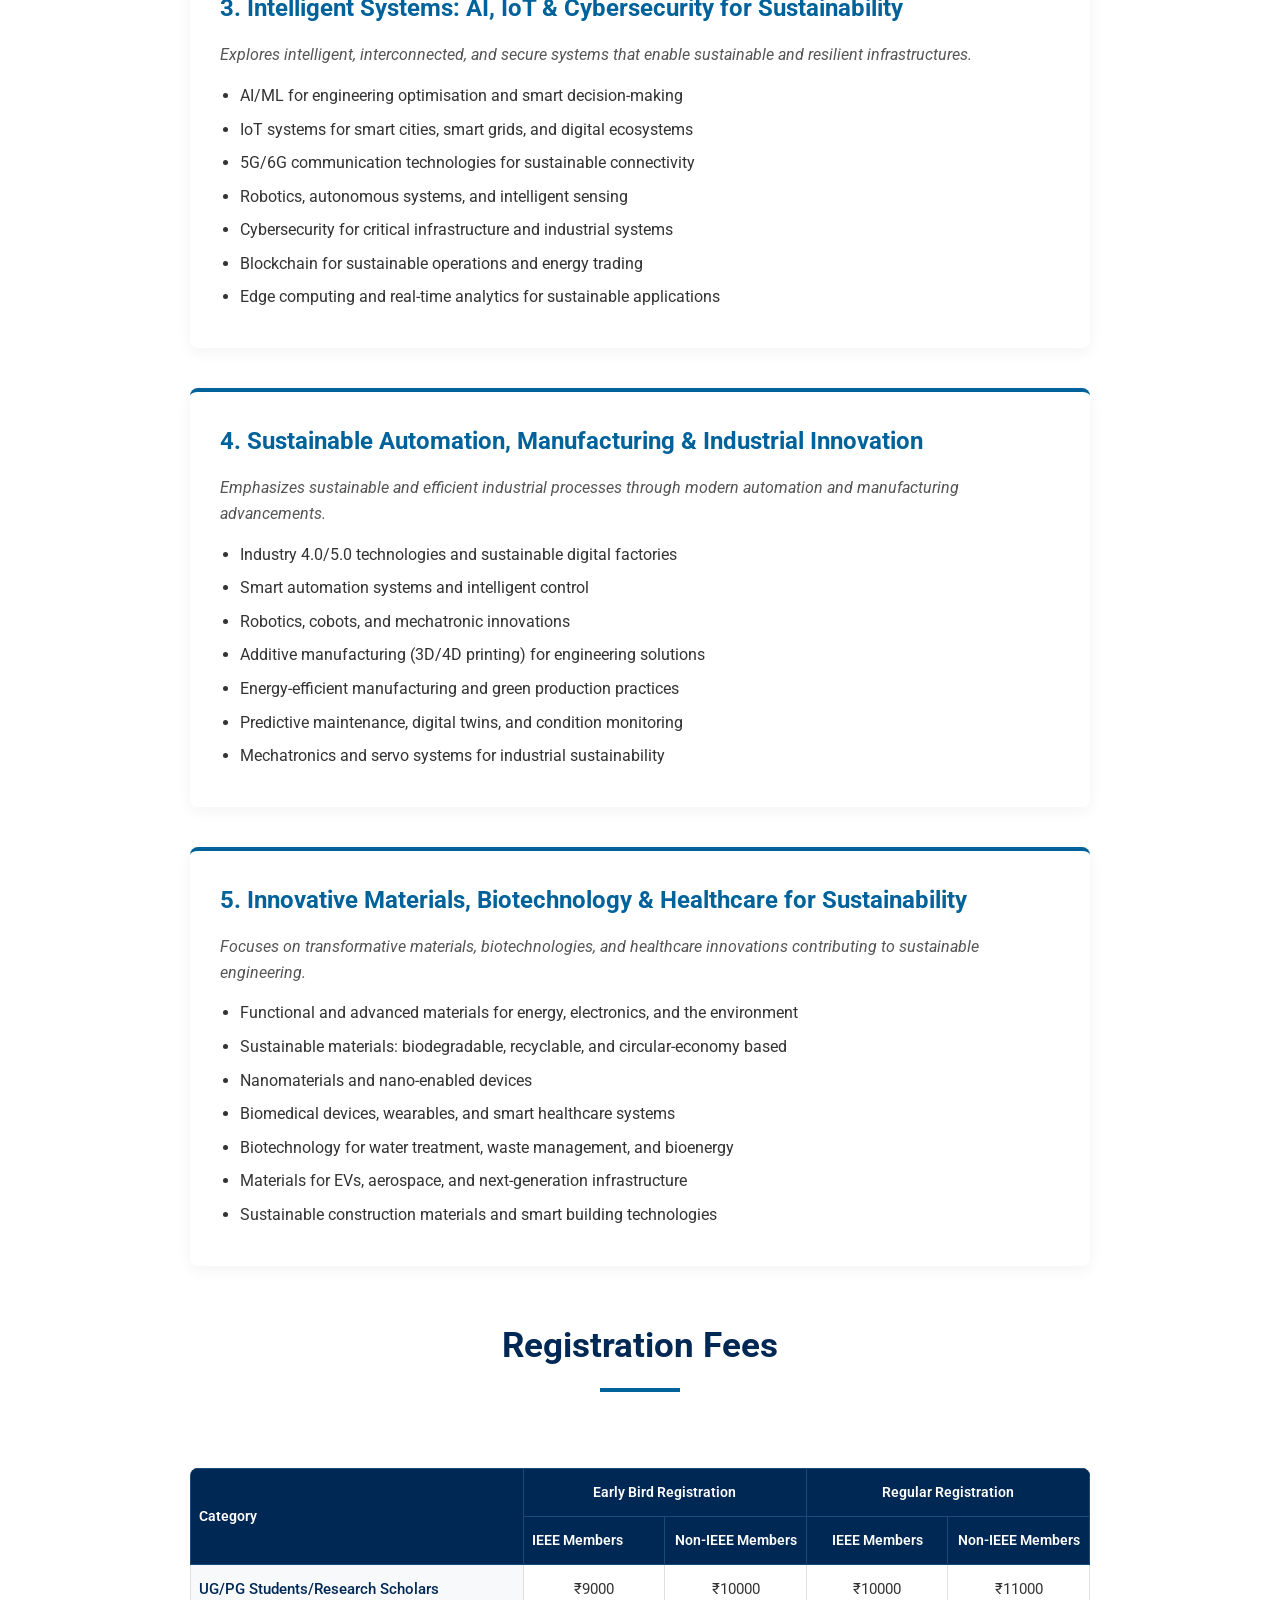
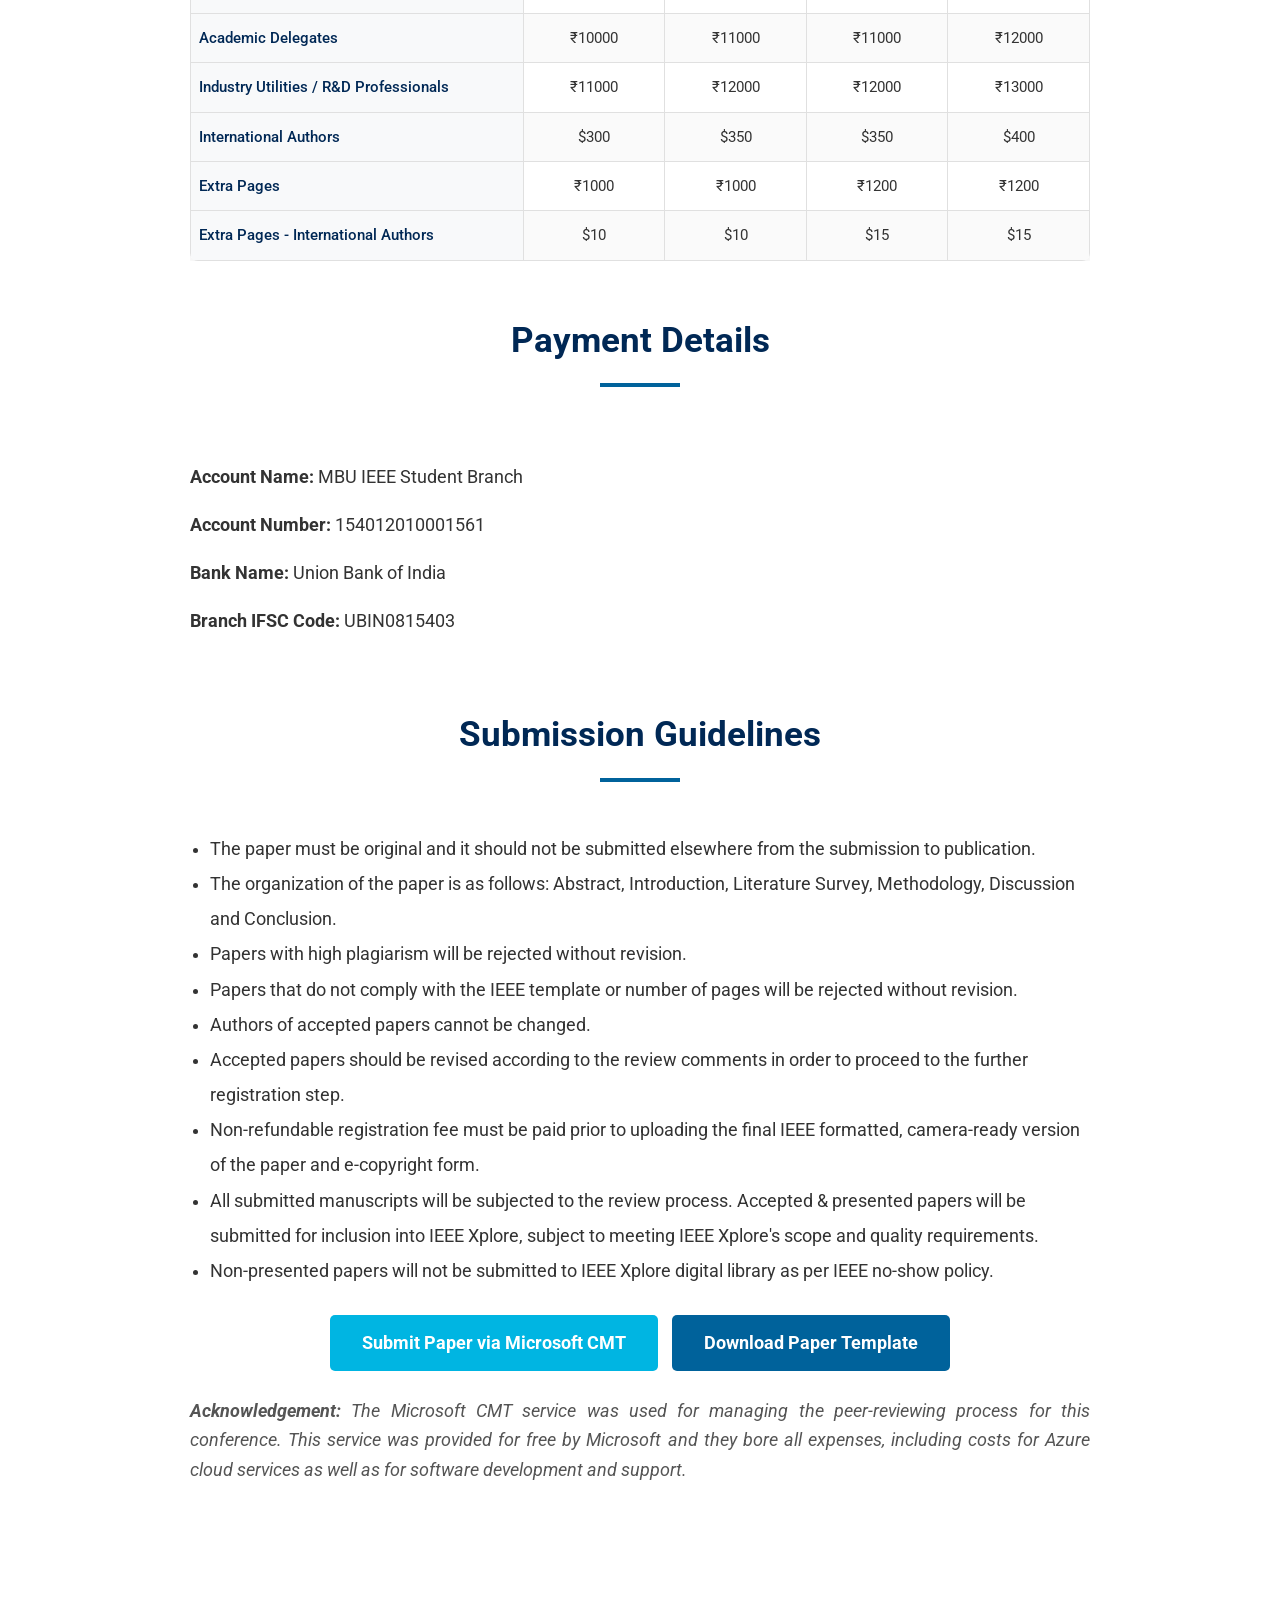
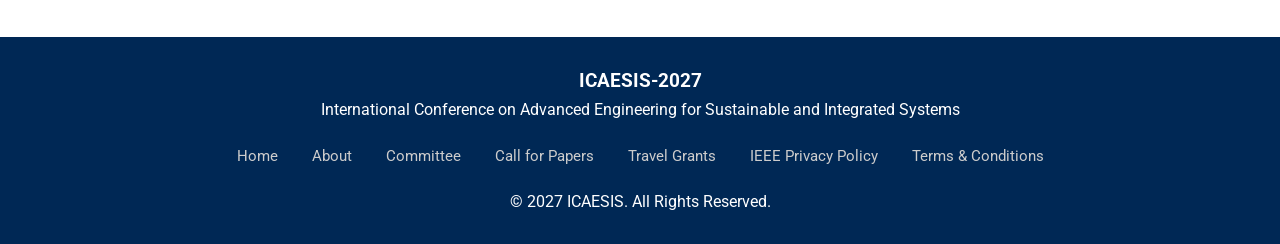
==== commit 6e9f1830: "Add Microsoft CMT acknowledgement to Call for Papers" ====
--- a/call-for-papers.html
+++ b/call-for-papers.html
@@ -274,6 +274,10 @@
                         class="btn" style="background-color: var(--ieee-blue); margin-left: 10px;"
                         download>Download Paper Template</a>
                 </div>
+                <br>
+                <div class="about-text" style="max-width: 900px; margin: 0 auto;">
+                    <p style="font-style: italic; color: #555; line-height: 1.7;"><strong>Acknowledgement:</strong> The Microsoft CMT service was used for managing the peer-reviewing process for this conference. This service was provided for free by Microsoft and they bore all expenses, including costs for Azure cloud services as well as for software development and support.</p>
+                </div>
                 <br><br>
             </div>
 
